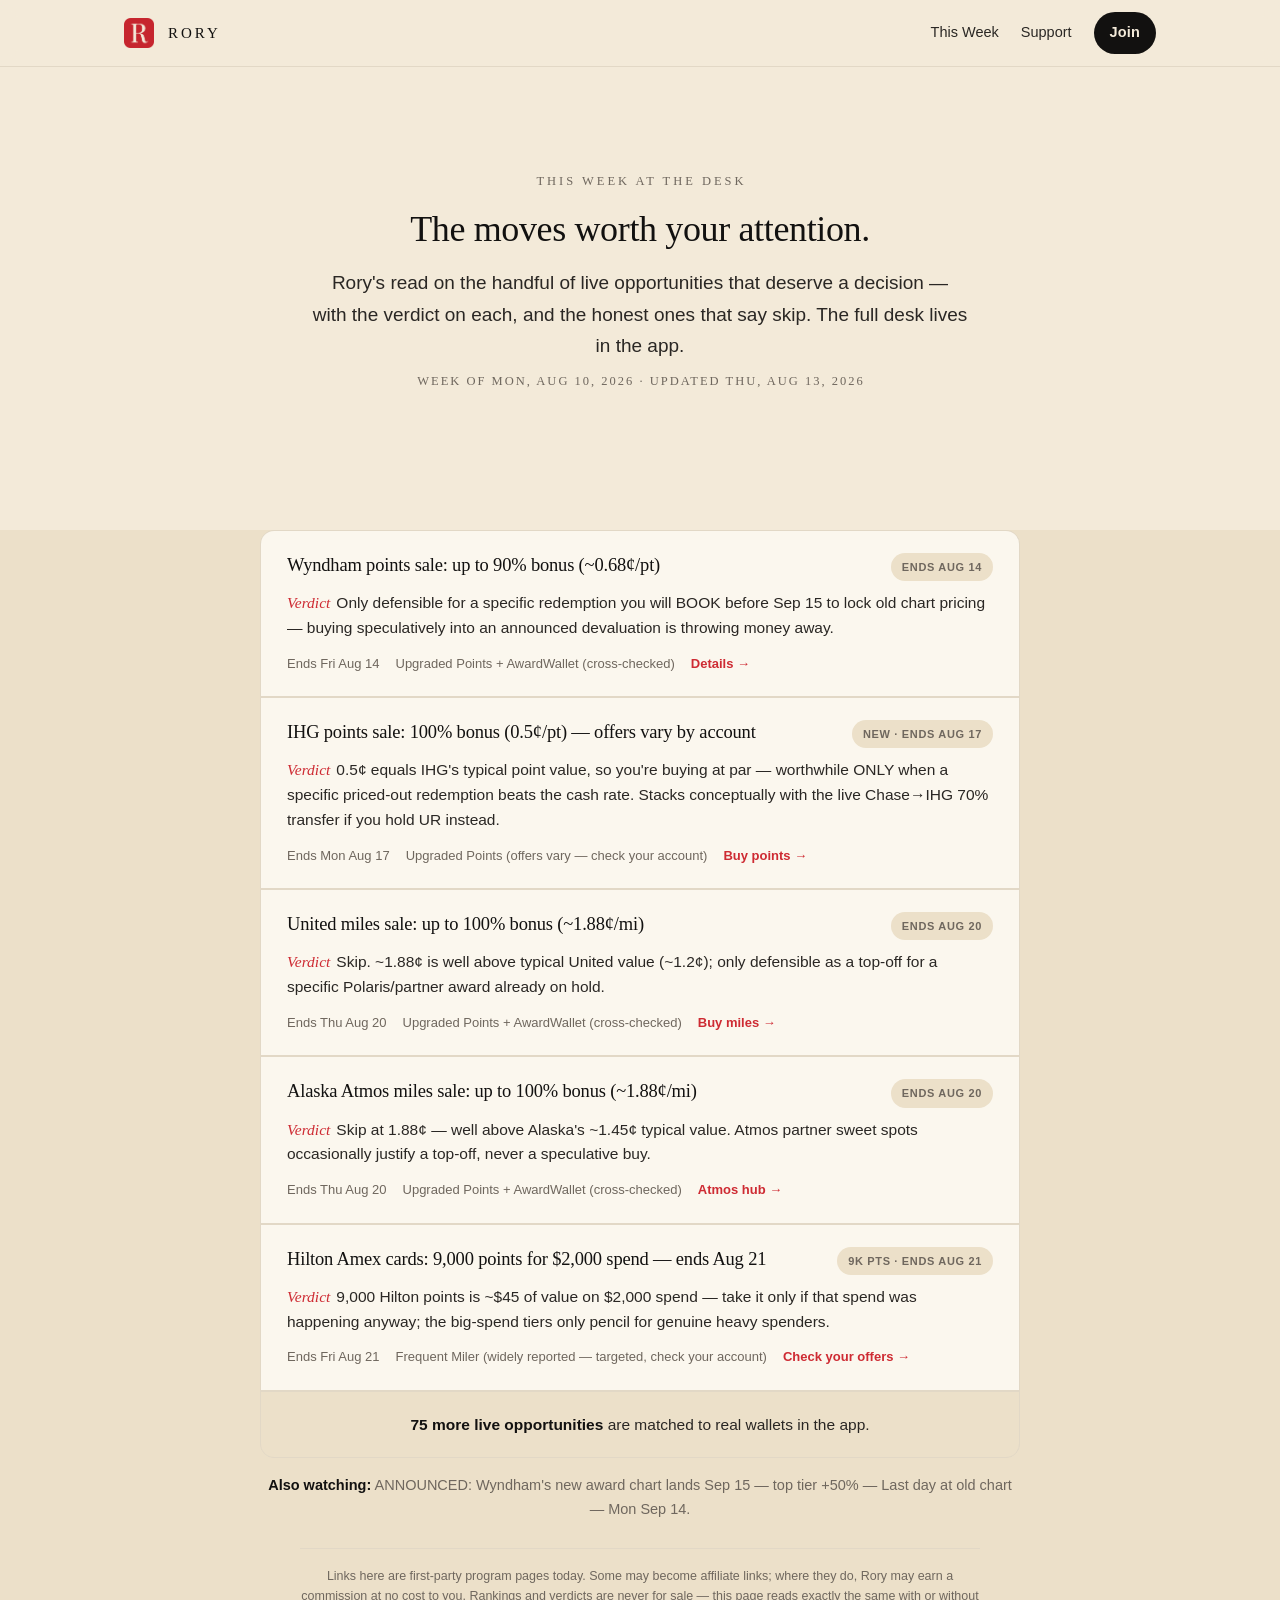
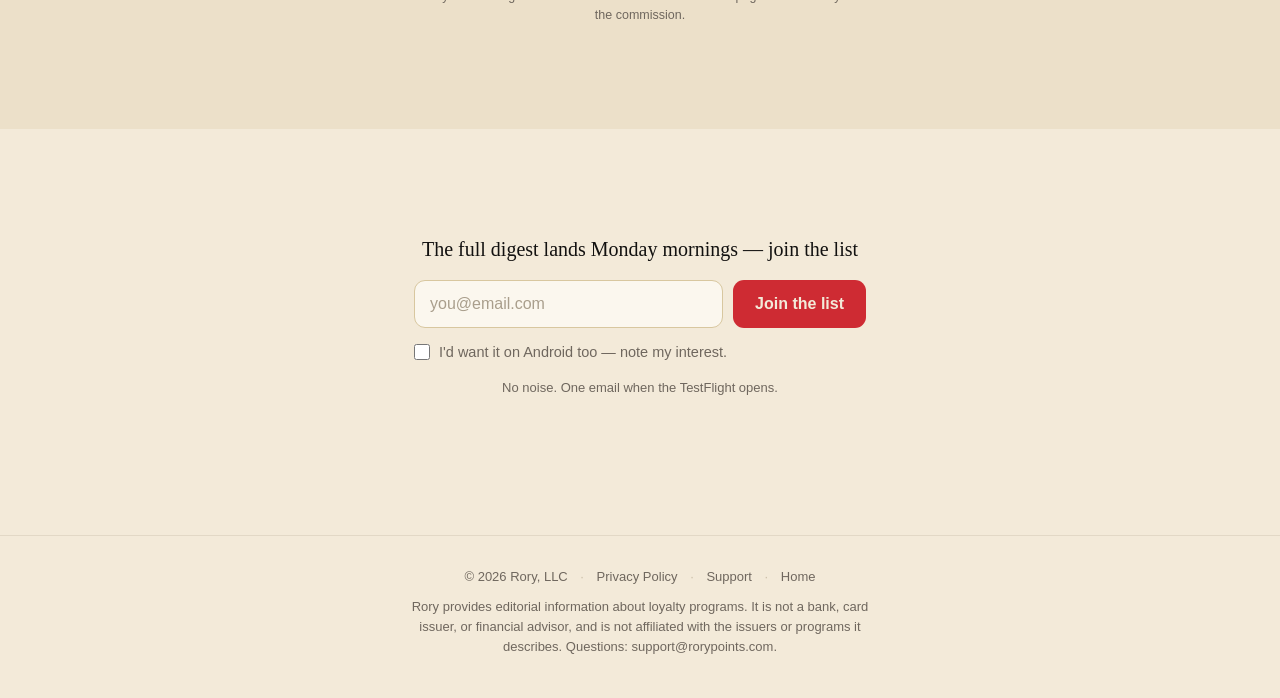
==== this-week/index.html @ c54cc806 "rory-site v2 — landing build, waitlist capture, and the /this-week digest Turns the holding page int" ====
<!doctype html>
<html lang="en">
<head>
<meta charset="utf-8">
<meta name="viewport" content="width=device-width, initial-scale=1">
<title>This week in points — Mon, Aug 10, 2026 · Rory</title>
<meta name="description" content="The handful of points opportunities worth your attention the week of Mon, Aug 10, 2026, each with Rory's verdict — including the ones that say skip.">
<link rel="canonical" href="https://rorypoints.com/this-week/2026-08-10/index.html">
<meta property="og:type" content="article">
<meta property="og:site_name" content="Rory">
<meta property="og:url" content="https://rorypoints.com/this-week/2026-08-10/index.html">
<meta property="og:title" content="This week in points — Mon, Aug 10, 2026">
<meta property="og:description" content="The handful of points opportunities worth your attention the week of Mon, Aug 10, 2026, each with Rory's verdict — including the ones that say skip.">
<meta property="og:image" content="https://rorypoints.com/assets/crest.png">
<meta name="twitter:card" content="summary">
<meta name="theme-color" content="#F3EAD9">
<link rel="icon" type="image/png" sizes="32x32" href="/assets/favicon-32.png">
<link rel="apple-touch-icon" href="/assets/apple-touch-icon.png">
<link rel="stylesheet" href="/assets/site.css">
</head>
<body>

<header class="topbar">
  <div class="wrap">
    <a class="brandmark" href="/"><img src="/assets/favicon-512.png" alt="">Rory</a>
    <nav class="topnav">
      <a class="plain" href="/this-week/">This Week</a>
      <a class="plain" href="/support.html">Support</a>
      <a class="cta" href="#join">Join</a>
    </nav>
  </div>
</header>

<main>
  <section class="band digest-head">
    <div class="wrap">
      <p class="eyebrow">This week at the desk</p>
      <h2>The moves worth your attention.</h2>
      <p class="lede" style="margin:0 auto">Rory's read on the handful of live opportunities that deserve a decision — with the verdict on each, and the honest ones that say skip. The full desk lives in the app.</p>
      <p class="dateline">Week of Mon, Aug 10, 2026 · updated Thu, Aug 13, 2026</p>
    </div>
  </section>

  <section class="band band--alt" style="padding-top:0">
    <div class="wrap">
      <div class="rows">
      <article class="drow">
        <div class="top">
          <h3>Wyndham points sale: up to 90% bonus (~0.68¢/pt)</h3>
          <span class="pill">ENDS AUG 14</span>
        </div>
        <p class="verdict"><span class="label">Verdict</span>Only defensible for a specific redemption you will BOOK before Sep 15 to lock old chart pricing — buying speculatively into an announced devaluation is throwing money away.</p>
        <div class="meta"><span>Ends Fri Aug 14</span><span>Upgraded Points + AwardWallet (cross-checked)</span><a href="https://awardwallet.com/news/current-promotions-buy-points-miles/" rel="nofollow noopener" target="_blank">Details →</a></div>
      </article>
      <article class="drow">
        <div class="top">
          <h3>IHG points sale: 100% bonus (0.5¢/pt) — offers vary by account</h3>
          <span class="pill">NEW · ENDS AUG 17</span>
        </div>
        <p class="verdict"><span class="label">Verdict</span>0.5¢ equals IHG's typical point value, so you're buying at par — worthwhile ONLY when a specific priced-out redemption beats the cash rate. Stacks conceptually with the live Chase→IHG 70% transfer if you hold UR instead.</p>
        <div class="meta"><span>Ends Mon Aug 17</span><span>Upgraded Points (offers vary — check your account)</span><a href="https://www.ihg.com/content/us/en/deals/member-offers/points-purchase" rel="nofollow noopener" target="_blank">Buy points →</a></div>
      </article>
      <article class="drow">
        <div class="top">
          <h3>United miles sale: up to 100% bonus (~1.88¢/mi)</h3>
          <span class="pill">ENDS AUG 20</span>
        </div>
        <p class="verdict"><span class="label">Verdict</span>Skip. ~1.88¢ is well above typical United value (~1.2¢); only defensible as a top-off for a specific Polaris/partner award already on hold.</p>
        <div class="meta"><span>Ends Thu Aug 20</span><span>Upgraded Points + AwardWallet (cross-checked)</span><a href="https://buymiles.mileageplus.com" rel="nofollow noopener" target="_blank">Buy miles →</a></div>
      </article>
      <article class="drow">
        <div class="top">
          <h3>Alaska Atmos miles sale: up to 100% bonus (~1.88¢/mi)</h3>
          <span class="pill">ENDS AUG 20</span>
        </div>
        <p class="verdict"><span class="label">Verdict</span>Skip at 1.88¢ — well above Alaska's ~1.45¢ typical value. Atmos partner sweet spots occasionally justify a top-off, never a speculative buy.</p>
        <div class="meta"><span>Ends Thu Aug 20</span><span>Upgraded Points + AwardWallet (cross-checked)</span><a href="https://www.alaskaair.com/atmosrewards" rel="nofollow noopener" target="_blank">Atmos hub →</a></div>
      </article>
      <article class="drow">
        <div class="top">
          <h3>Hilton Amex cards: 9,000 points for $2,000 spend — ends Aug 21</h3>
          <span class="pill">9K PTS · ENDS AUG 21</span>
        </div>
        <p class="verdict"><span class="label">Verdict</span>9,000 Hilton points is ~$45 of value on $2,000 spend — take it only if that spend was happening anyway; the big-spend tiers only pencil for genuine heavy spenders.</p>
        <div class="meta"><span>Ends Fri Aug 21</span><span>Frequent Miler (widely reported — targeted, check your account)</span><a href="https://www.americanexpress.com/en-us/benefits/offers/" rel="nofollow noopener" target="_blank">Check your offers →</a></div>
      </article>
      <div class="morerow"><b>75 more live opportunities</b> are matched to real wallets in the app.</div>
      </div>
      <p class="watchline"><b>Also watching:</b> ANNOUNCED: Wyndham's new award chart lands Sep 15 — top tier +50% — Last day at old chart — Mon Sep 14.</p>
      <p class="ftc">Links here are first-party program pages today. Some may become affiliate links; where they do, Rory may earn a commission at no cost to you. Rankings and verdicts are never for sale — this page reads exactly the same with or without the commission.</p>
    </div>
  </section>

  <section class="band" id="join">
    <div class="wrap" style="max-width:560px">
      <form class="capture" data-source="digest" novalidate>
        <div class="cap-head">The full digest lands Monday mornings — join the list</div>
        <div class="row">
          <input type="email" name="email" placeholder="you@email.com" autocomplete="email" aria-label="Email address" required>
          <button type="submit">Join the list</button>
        </div>
        <label class="check">
          <input type="checkbox" name="android">
          <span>I'd want it on Android too — note my interest.</span>
        </label>
        <p class="fineprint">No noise. One email when the TestFlight opens.</p>
        <p class="msg" role="status" aria-live="polite"></p>
      </form>
    </div>
  </section>
</main>

<footer>
  <div class="links">
    &copy; 2026 Rory, LLC
    <span class="sep">·</span> <a href="/privacy.html">Privacy Policy</a>
    <span class="sep">·</span> <a href="/support.html">Support</a>
    <span class="sep">·</span> <a href="/">Home</a>
  </div>
  <p class="disclaimer">Rory provides editorial information about loyalty programs. It is not a bank, card issuer, or financial advisor, and is not affiliated with the issuers or programs it describes. Questions: <a href="mailto:support@rorypoints.com">support@rorypoints.com</a>.</p>
</footer>

<script src="/assets/site.js"></script>
</body>
</html>
---- assets/site.css ----
/* Rory — rorypoints.com shared styles (site v2).
   Palette is the sealed brand set (do not recolor brand elements): crimson / ink / cream / gold.
   One committed light look, matching the brand book and the app. Banker voice, quiet confidence. */

:root{
  --crimson:#CE2B33; --crimson-deep:#A81F26;
  --ink:#121110; --cream:#F3EAD9; --cream-2:#ECE0C9; --paper:#FBF7EE;
  --gold:#C4A264; --gold-line:#D8C79F;
  --body:#2a2724; --muted:#6f675e; --line:#e2d8c6;
  --amber:#8A5E10; --amber-bg:#F7E8C6; --amber-line:#E4C783;
  --green:#3f6b46;
  --serif:'Didot','Bodoni 72','Bodoni MT','Playfair Display',Georgia,serif;
  --sans:-apple-system,BlinkMacSystemFont,'Helvetica Neue','Segoe UI',Arial,sans-serif;
  --wrap:1080px; --read:62ch;
  --r:14px;
}

*{box-sizing:border-box;margin:0;padding:0}
html{-webkit-text-size-adjust:100%}
body{
  background:var(--cream);color:var(--body);
  font-family:var(--sans);font-size:17px;line-height:1.65;
  -webkit-font-smoothing:antialiased;text-rendering:optimizeLegibility;
  display:flex;flex-direction:column;min-height:100vh;
}
img{max-width:100%;display:block}
a{color:var(--crimson);text-decoration:none}
a:hover{text-decoration:underline}
:focus-visible{outline:2.5px solid var(--crimson);outline-offset:2px;border-radius:4px}

/* ── Rhythm helpers ─────────────────────────────────────────────── */
.wrap{width:100%;max-width:var(--wrap);margin:0 auto;padding:0 24px}
.band{padding:clamp(56px,9vw,104px) 0}
.band--alt{background:var(--cream-2)}
.band--ink{background:var(--ink);color:#e9e0d1}
.eyebrow{font-family:var(--serif);letter-spacing:.24em;text-indent:.24em;
  text-transform:uppercase;font-size:12.5px;color:var(--muted);margin-bottom:16px}
.band--ink .eyebrow{color:var(--gold)}
h1,h2,h3{font-family:var(--serif);font-weight:400;color:var(--ink);line-height:1.22;
  text-wrap:balance;letter-spacing:-.01em}
.band--ink h2,.band--ink h3{color:#F3EAD9}
h2{font-size:clamp(25px,3.7vw,36px);margin-bottom:16px}
h3{font-size:clamp(19px,2.3vw,22px);margin-bottom:8px}
em{font-style:italic;color:var(--crimson)}
.band--ink em{color:var(--gold)}
.lede{font-size:clamp(16px,2vw,19px);max-width:var(--read);color:var(--body)}
.band--ink .lede{color:#d8cdba}

/* ── Top bar ────────────────────────────────────────────────────── */
.topbar{position:sticky;top:0;z-index:20;background:rgba(243,234,217,.86);
  backdrop-filter:saturate(1.1) blur(8px);border-bottom:1px solid var(--line)}
.topbar .wrap{display:flex;align-items:center;justify-content:space-between;
  gap:16px;padding-top:12px;padding-bottom:12px}
.brandmark{display:flex;align-items:center;gap:11px;color:var(--ink);font-family:var(--serif);
  letter-spacing:.2em;text-indent:.2em;font-size:15px;text-transform:uppercase}
.brandmark:hover{text-decoration:none}
.brandmark img{width:30px;height:auto}
.topnav{display:flex;align-items:center;gap:22px;font-size:14.5px}
.topnav a{color:var(--body)}
.topnav .cta{background:var(--ink);color:var(--cream);padding:9px 16px;border-radius:999px;
  font-weight:600;letter-spacing:.01em}
.topnav .cta:hover{background:#000;text-decoration:none}
@media(max-width:560px){.topnav .plain{display:none}}

/* ── Hero ───────────────────────────────────────────────────────── */
.hero{text-align:center;padding:clamp(48px,8vw,84px) 0 clamp(40px,6vw,64px)}
.hero .crest{width:min(280px,66vw);margin:0 auto clamp(28px,4vw,40px)}
.hero h1{font-size:clamp(28px,5vw,44px);line-height:1.24;margin:0 auto 20px;max-width:16ch}
.hero .banker{max-width:46ch;margin:0 auto;color:var(--body);font-size:clamp(16px,2.2vw,18.5px)}
.hero .tell{font-family:var(--serif);font-size:clamp(19px,3vw,25px);color:var(--ink);
  margin:26px auto 6px;max-width:30ch;text-wrap:balance}
.hero .tell em{font-style:italic;color:var(--crimson)}
.hero .navigator{max-width:40ch;margin:0 auto 4px;color:var(--muted);font-size:16px}
.goldrule{width:110px;height:1px;background:var(--gold);margin:34px auto}

/* ── Capture form ───────────────────────────────────────────────── */
.capture{max-width:452px;margin:0 auto;text-align:left}
.capture .cap-head{font-family:var(--serif);font-size:20px;color:var(--ink);
  text-align:center;margin-bottom:14px}
.capture .row{display:flex;gap:10px}
.capture input[type=email]{flex:1;min-width:0;font-family:var(--sans);font-size:16px;
  padding:14px 15px;border:1px solid var(--gold-line);border-radius:11px;background:var(--paper);
  color:var(--ink)}
.capture input[type=email]::placeholder{color:#a99e8c}
.capture input[type=email]:focus{outline:none;border-color:var(--crimson);
  box-shadow:0 0 0 3px rgba(206,43,51,.14)}
.capture button{white-space:nowrap;font-family:var(--sans);font-weight:600;font-size:16px;
  color:var(--cream);background:var(--crimson);border:0;border-radius:11px;padding:14px 22px;
  cursor:pointer;transition:background .15s ease}
.capture button:hover{background:var(--crimson-deep)}
.capture button:disabled{opacity:.55;cursor:default}
.capture .check{display:flex;align-items:flex-start;gap:9px;margin-top:13px;
  font-size:14.5px;color:var(--muted);cursor:pointer}
.capture .check input{margin-top:3px;accent-color:var(--crimson);width:16px;height:16px;flex:none}
.capture .fineprint{font-size:13px;color:var(--muted);text-align:center;margin-top:12px}
.capture .msg{margin-top:14px;font-size:15px;text-align:center;min-height:1.2em}
.capture .msg.ok{color:var(--green);font-weight:600}
.capture .msg.err{color:var(--crimson-deep)}
.capture.done .row,.capture.done .check,.capture.done .fineprint{display:none}
@media(max-width:460px){.capture .row{flex-direction:column}}

/* ── Proof strip ────────────────────────────────────────────────── */
.proof .fence{font-family:var(--serif);font-style:italic;font-size:clamp(18px,2.6vw,22px);
  color:var(--ink);text-align:center;margin:0 auto 6px}
.shots{display:grid;grid-template-columns:repeat(4,1fr);gap:22px;margin:40px 0 8px}
@media(max-width:900px){.shots{grid-template-columns:repeat(2,1fr);gap:26px}}
@media(max-width:480px){.shots{grid-template-columns:1fr;max-width:300px;margin-inline:auto}}
.shot figure{display:flex;flex-direction:column;gap:0}
.phone{position:relative;border-radius:30px;background:#0c0c0c;padding:9px;
  box-shadow:0 20px 40px -22px rgba(18,17,16,.55),0 2px 0 rgba(255,255,255,.04) inset;
  aspect-ratio:9/19.5;overflow:hidden}
.phone::before{content:"";position:absolute;top:11px;left:50%;transform:translateX(-50%);
  width:34%;height:15px;background:#0c0c0c;border-radius:0 0 12px 12px;z-index:2}
.phone img{width:100%;height:100%;object-fit:cover;border-radius:22px;background:var(--cream)}
/* Placeholder shown until the real screenshot PNG is dropped in */
.phone.ph{display:flex;align-items:center;justify-content:center;text-align:center}
.phone.ph span{color:#8d8371;font-size:12.5px;line-height:1.5;padding:0 16px;
  font-family:var(--sans);letter-spacing:.02em}
.shot figcaption{margin-top:14px;font-size:13.5px;color:var(--muted);text-align:center;
  line-height:1.5}
.shot figcaption b{color:var(--ink);font-weight:600;font-family:var(--sans)}
.story{max-width:var(--read);margin:34px auto 0;text-align:center;
  font-size:clamp(16px,2.1vw,18.5px);color:var(--body)}
.story b{color:var(--ink);font-weight:600}

/* ── Feature blocks ─────────────────────────────────────────────── */
.features{display:grid;grid-template-columns:1fr 1fr;gap:2px;background:var(--line);
  border:1px solid var(--line);border-radius:var(--r);overflow:hidden;margin-top:38px}
@media(max-width:720px){.features{grid-template-columns:1fr}}
.feature{background:var(--cream);padding:clamp(26px,3.4vw,38px)}
.band--alt .feature{background:var(--cream-2)}
.feature .k{font-family:var(--serif);letter-spacing:.16em;text-indent:.16em;text-transform:uppercase;
  font-size:12px;color:var(--crimson);margin-bottom:12px}
.feature h3{margin-bottom:10px}
.feature p{color:var(--body);font-size:16px;line-height:1.6}
.soon{margin-top:26px;text-align:center;font-size:14.5px;color:var(--muted)}
.soon b{color:var(--ink);font-family:var(--serif);letter-spacing:.02em;font-weight:400}

/* ── Digest link band ───────────────────────────────────────────── */
.deskband{text-align:center}
.deskband .go{display:inline-block;margin-top:18px;font-weight:600}

/* ── Reserve Desk tease ─────────────────────────────────────────── */
.reserve{text-align:center}
.reserve .receipt{font-family:var(--serif);font-size:clamp(22px,3.4vw,32px);color:#F3EAD9;
  line-height:1.32;max-width:20ch;margin:0 auto 18px}
.reserve .receipt em{color:var(--gold);font-style:italic}
.reserve .note{color:#c8bda9;max-width:44ch;margin:0 auto;font-size:16px}
.reserve .tag{display:inline-block;margin-top:24px;font-family:var(--serif);letter-spacing:.22em;
  text-indent:.22em;text-transform:uppercase;font-size:12px;color:var(--gold);
  border:1px solid rgba(196,162,100,.4);border-radius:999px;padding:9px 20px}

/* ── Footer ─────────────────────────────────────────────────────── */
footer{margin-top:auto;text-align:center;padding:30px 24px 40px;color:var(--muted);
  font-size:13px;border-top:1px solid var(--line);background:var(--cream)}
footer .links{margin-bottom:10px}
footer a{color:var(--muted)}
footer .sep{margin:0 9px;color:#cbbfa9}
footer .badge-slot{display:inline-flex;align-items:center;gap:8px;margin:4px auto 16px;
  padding:9px 16px;border:1px dashed var(--gold-line);border-radius:11px;color:#9a8f7c;
  font-size:12.5px;letter-spacing:.02em}
footer .disclaimer{max-width:66ch;margin:8px auto 0;line-height:1.55}

/* ── Digest page specifics ──────────────────────────────────────── */
.digest-head{text-align:center}
.digest-head .dateline{font-family:var(--serif);letter-spacing:.16em;text-indent:.16em;
  text-transform:uppercase;font-size:12.5px;color:var(--muted);margin-top:10px}
.rows{max-width:760px;margin:34px auto 0;display:flex;flex-direction:column;gap:2px;
  border:1px solid var(--line);border-radius:var(--r);overflow:hidden;background:var(--line)}
.drow{background:var(--paper);padding:22px clamp(18px,3vw,26px)}
.drow .top{display:flex;align-items:baseline;justify-content:space-between;gap:14px;flex-wrap:wrap}
.pill{font-family:var(--sans);font-size:11px;font-weight:700;letter-spacing:.06em;
  text-transform:uppercase;color:var(--muted);background:var(--cream-2);border-radius:999px;
  padding:5px 11px;white-space:nowrap}
.pill.def{color:var(--amber);background:var(--amber-bg);border:1px solid var(--amber-line)}
.drow h3{font-size:18.5px;margin:0;flex:1;min-width:60%;line-height:1.32}
.drow .verdict{margin-top:10px;font-size:15.5px;color:var(--body);line-height:1.6}
.drow .verdict .label{font-family:var(--serif);font-style:italic;color:var(--crimson);
  margin-right:6px}
.drow .meta{margin-top:12px;display:flex;gap:16px;flex-wrap:wrap;align-items:center;
  font-size:13px;color:var(--muted)}
.drow .meta a{font-weight:600}
.morerow{background:var(--cream-2);padding:20px 26px;text-align:center;font-size:15.5px;color:var(--body)}
.morerow b{color:var(--ink)}
.watchline{max-width:760px;margin:16px auto 0;padding:0 6px;font-size:14.5px;color:var(--muted);
  text-align:center}
.watchline b{color:var(--ink);font-weight:600}
.ftc{max-width:680px;margin:26px auto 0;font-size:12.5px;color:var(--muted);line-height:1.55;
  text-align:center;border-top:1px solid var(--line);padding-top:18px}

/* ── Motion (subtle, opt-out honored) ───────────────────────────────
   Hidden ONLY when JS is present (html.js) — so no-JS visitors and crawlers
   always see fully rendered content. Reduced-motion users are never hidden. */
@media(prefers-reduced-motion:no-preference){
  html.js .reveal{opacity:0;transform:translateY(14px);transition:opacity .6s ease,transform .6s ease}
  html.js .reveal.in{opacity:1;transform:none}
}
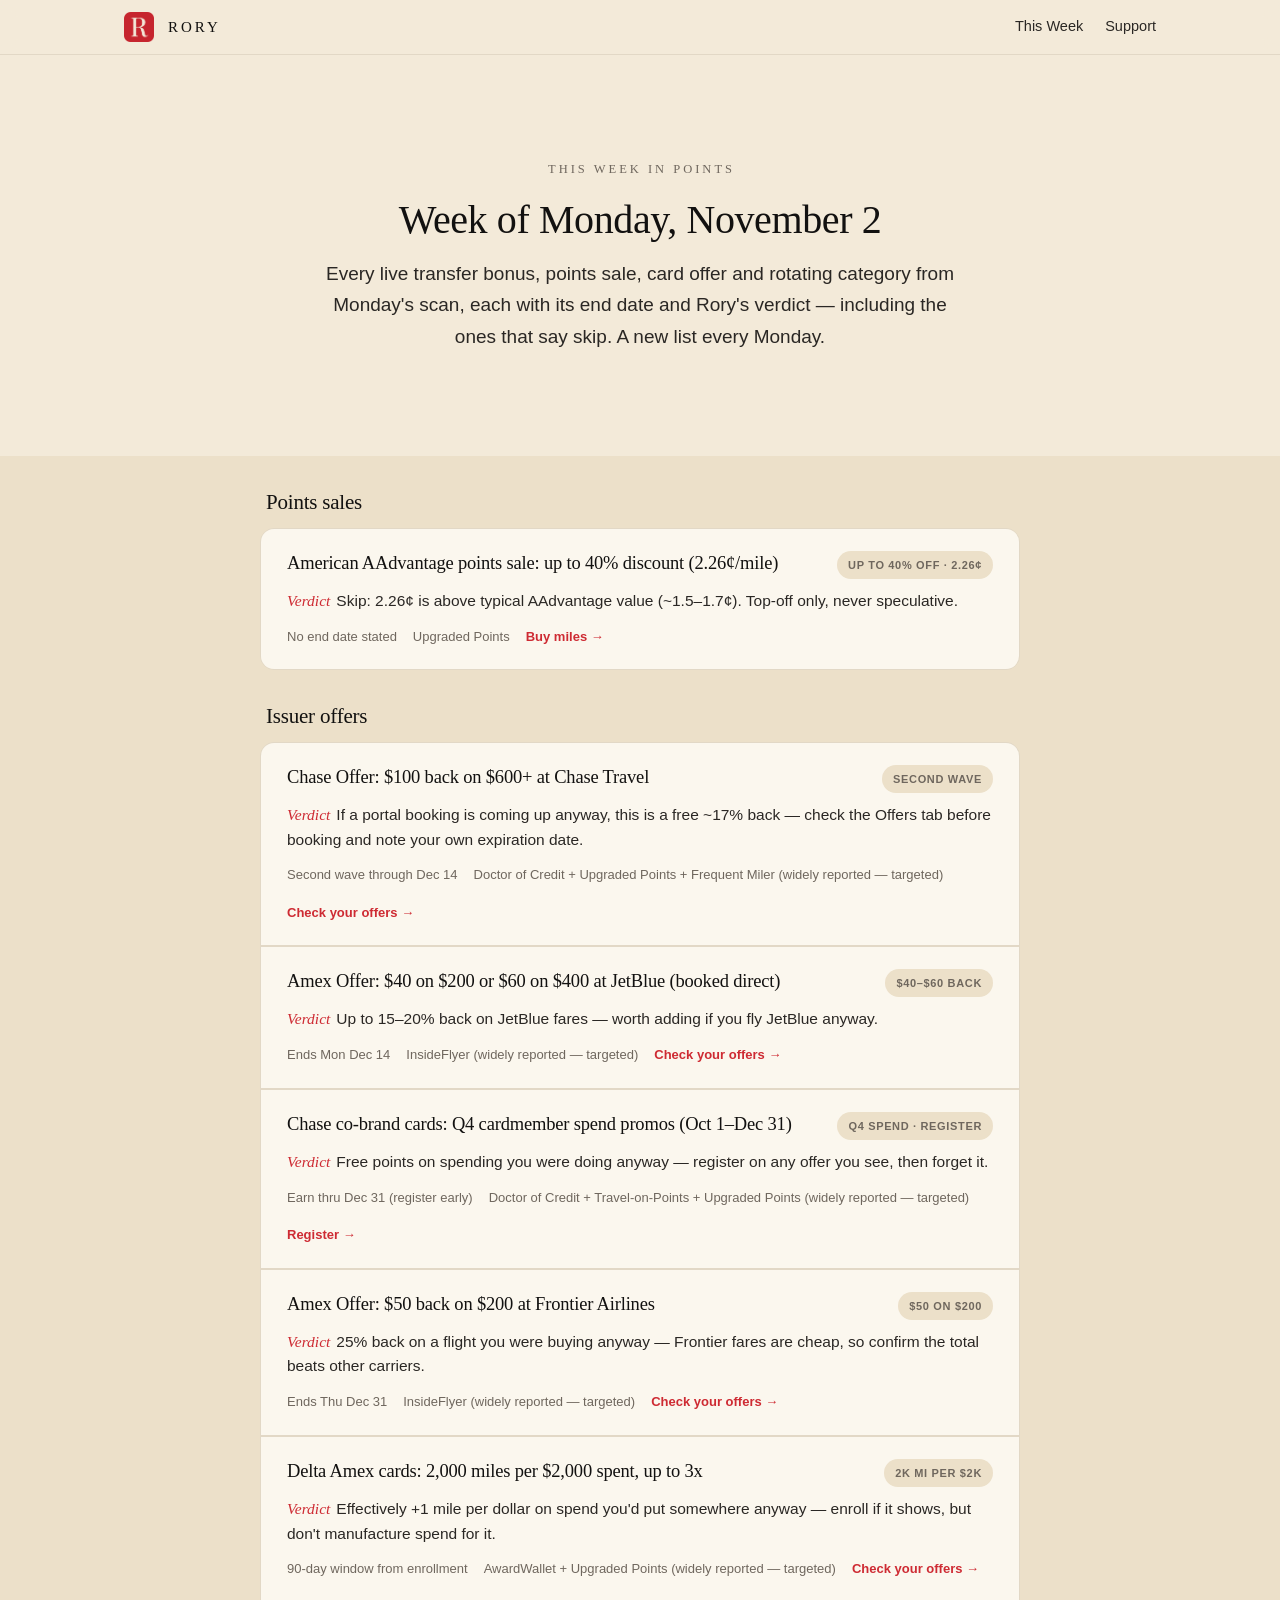
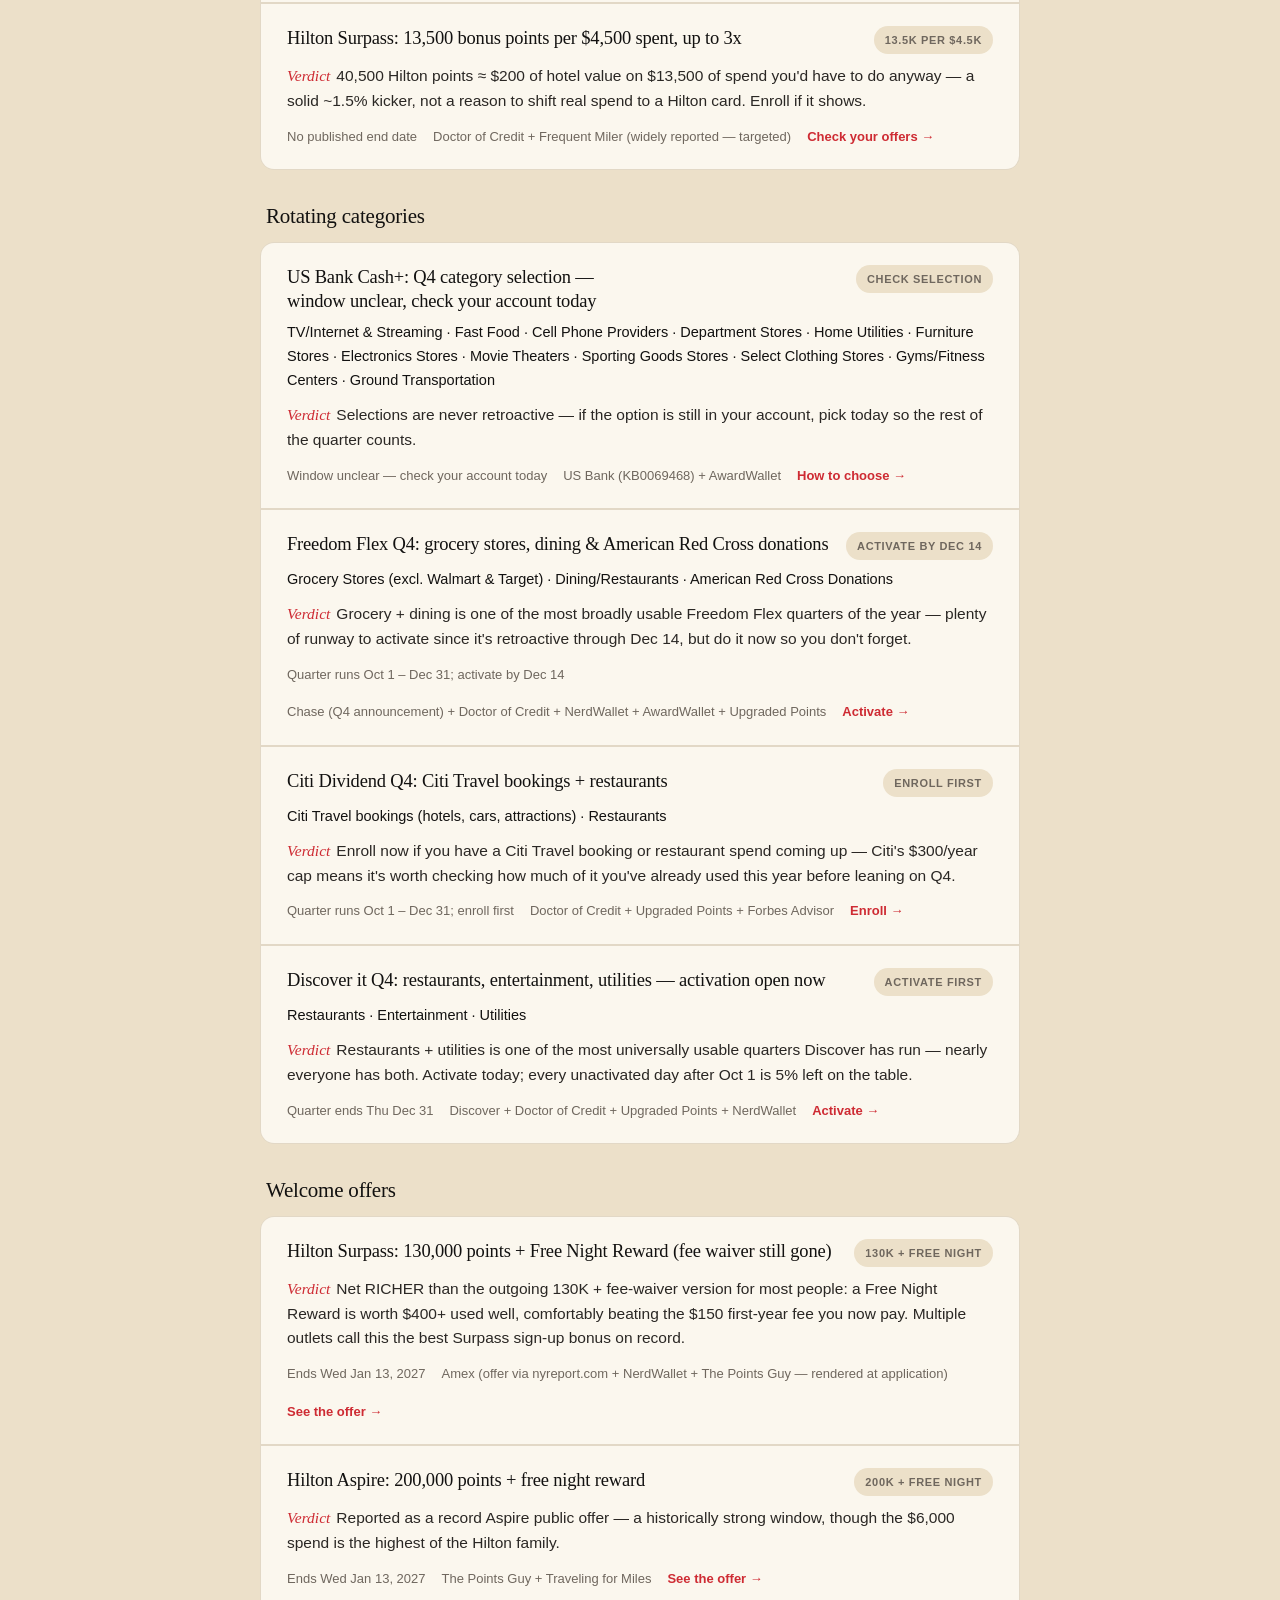
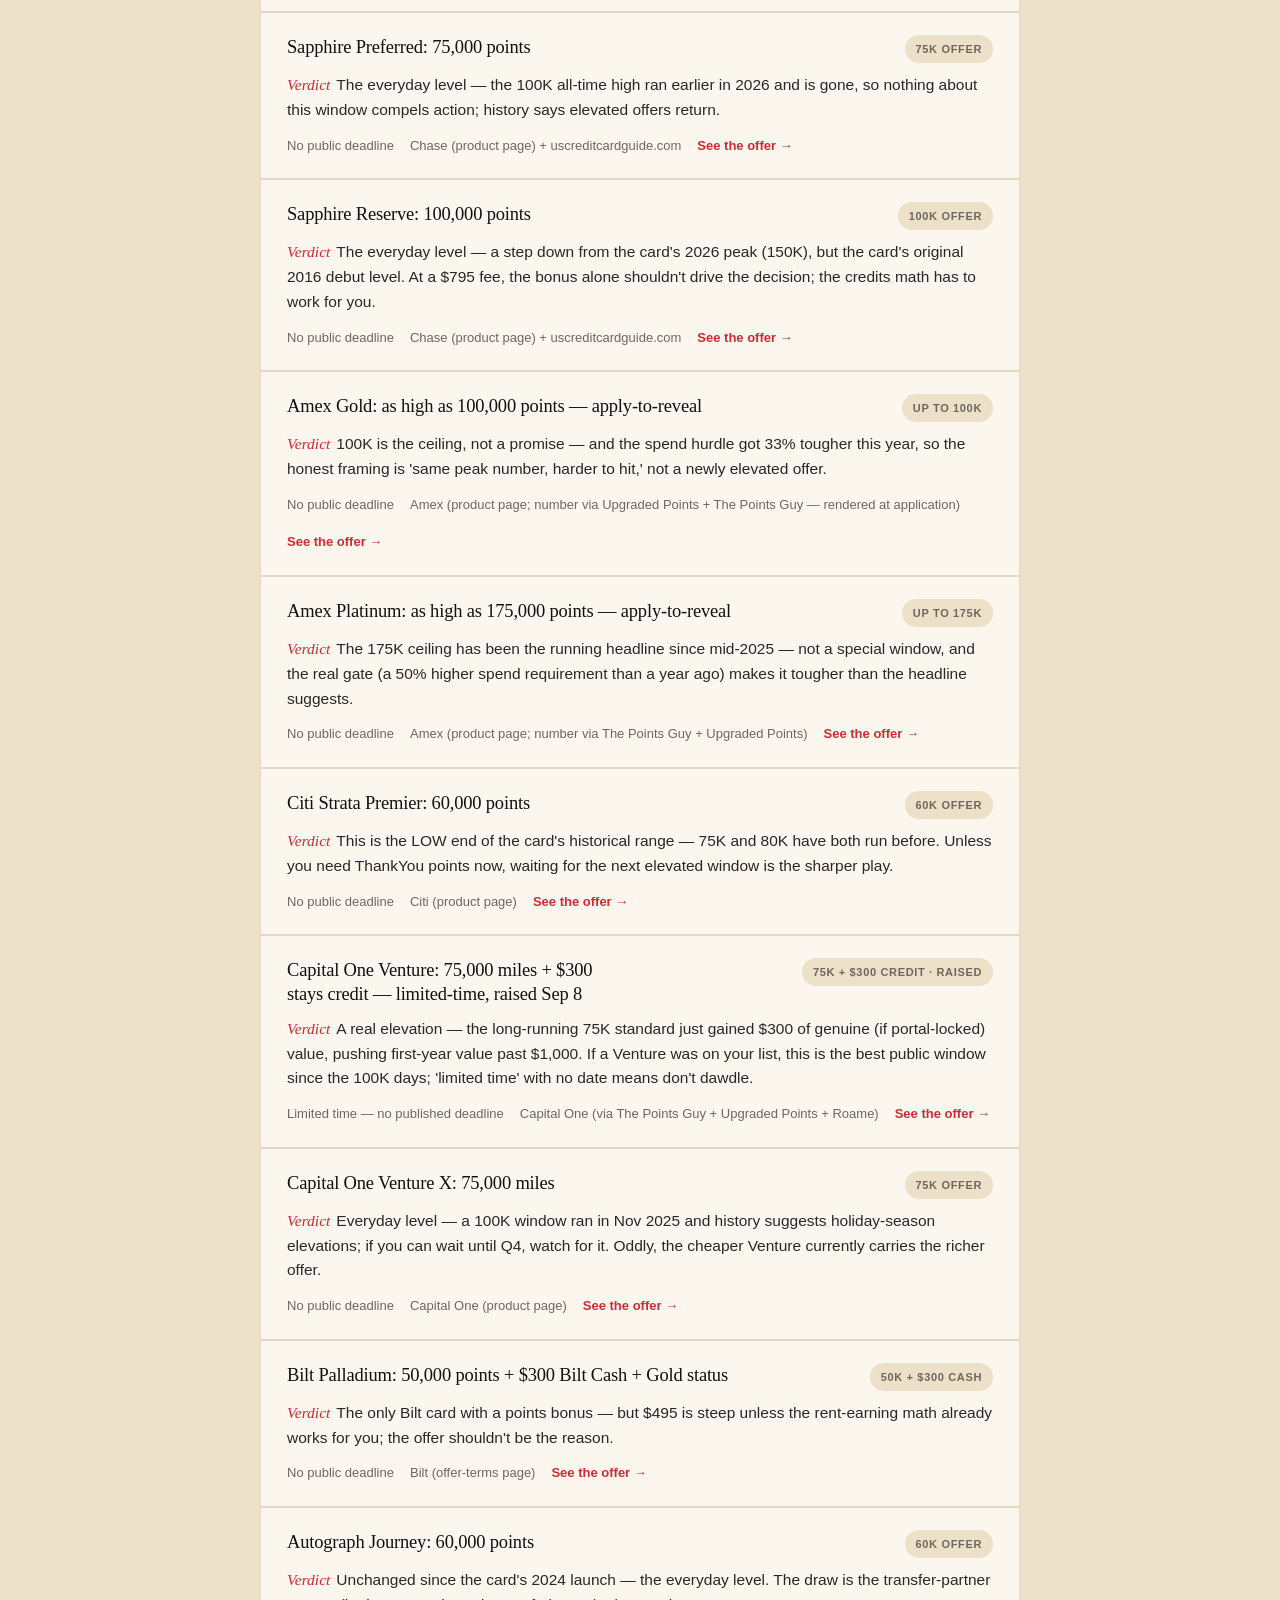
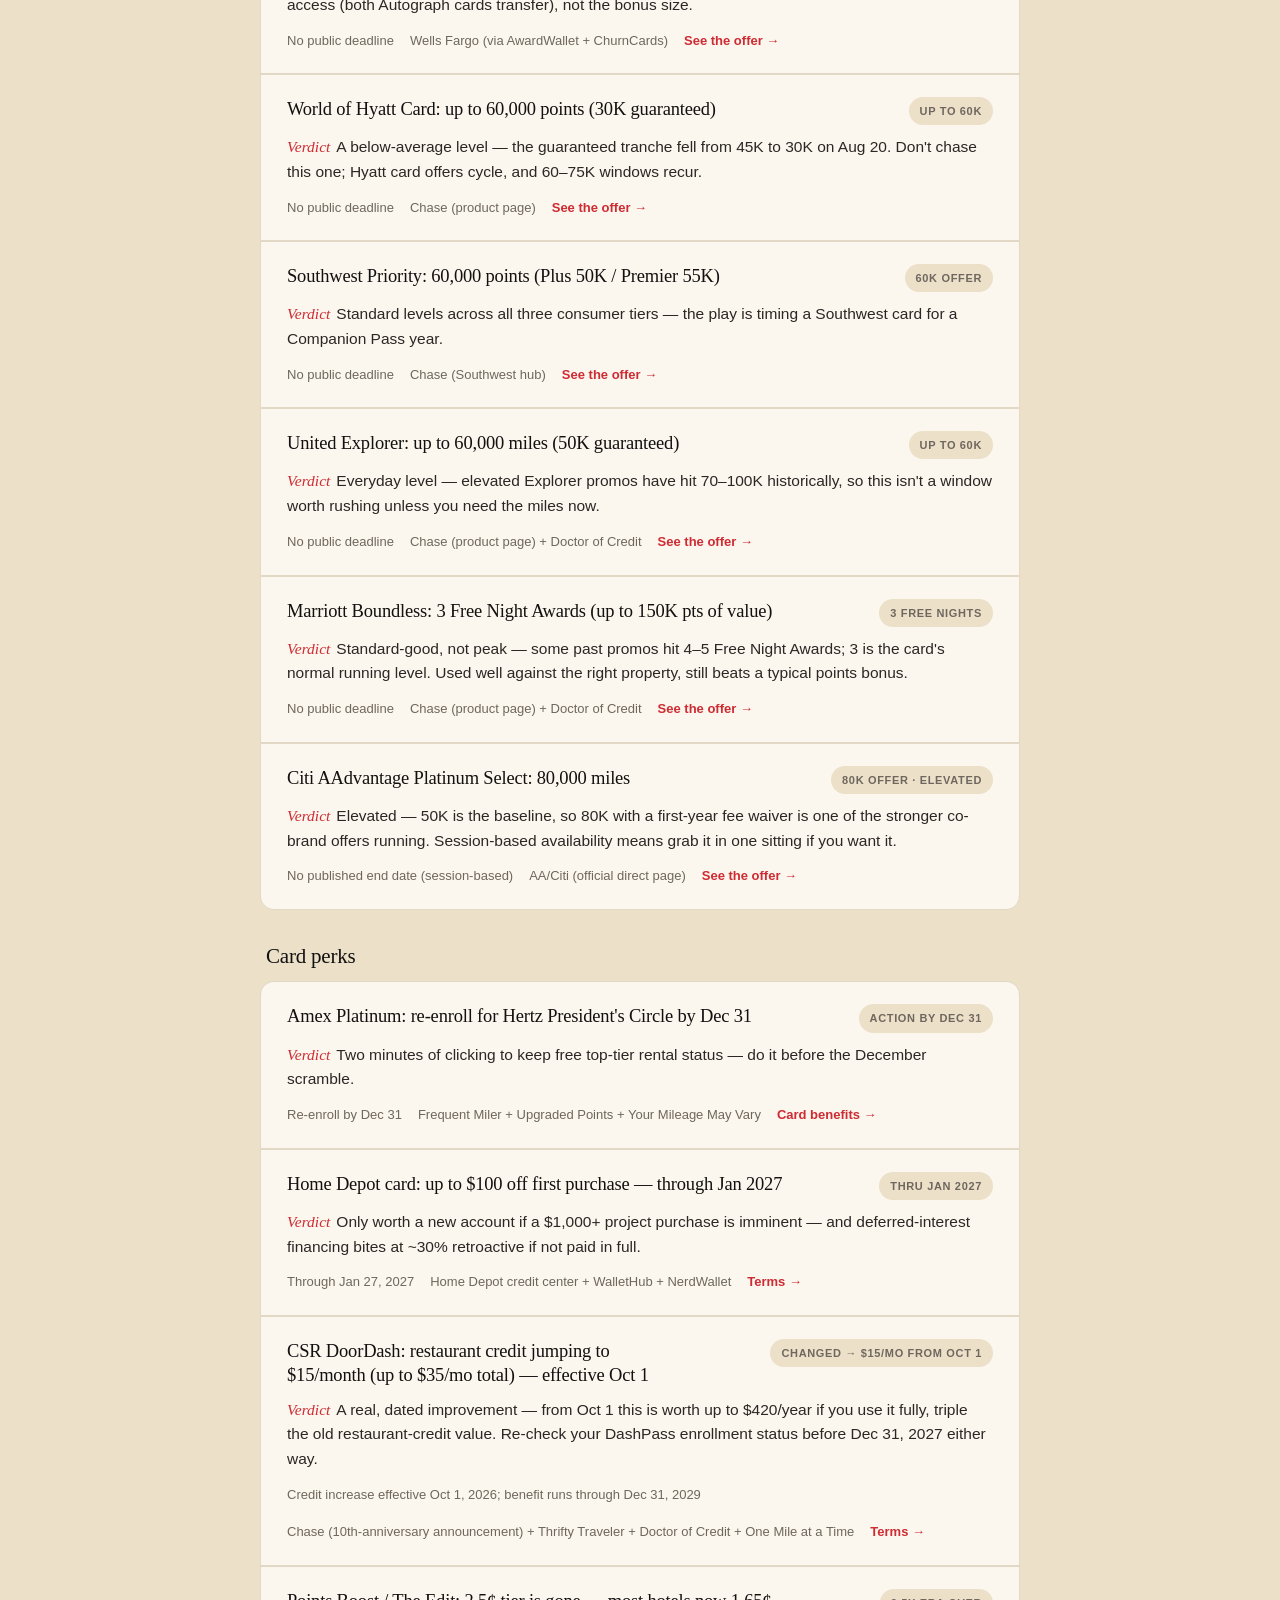
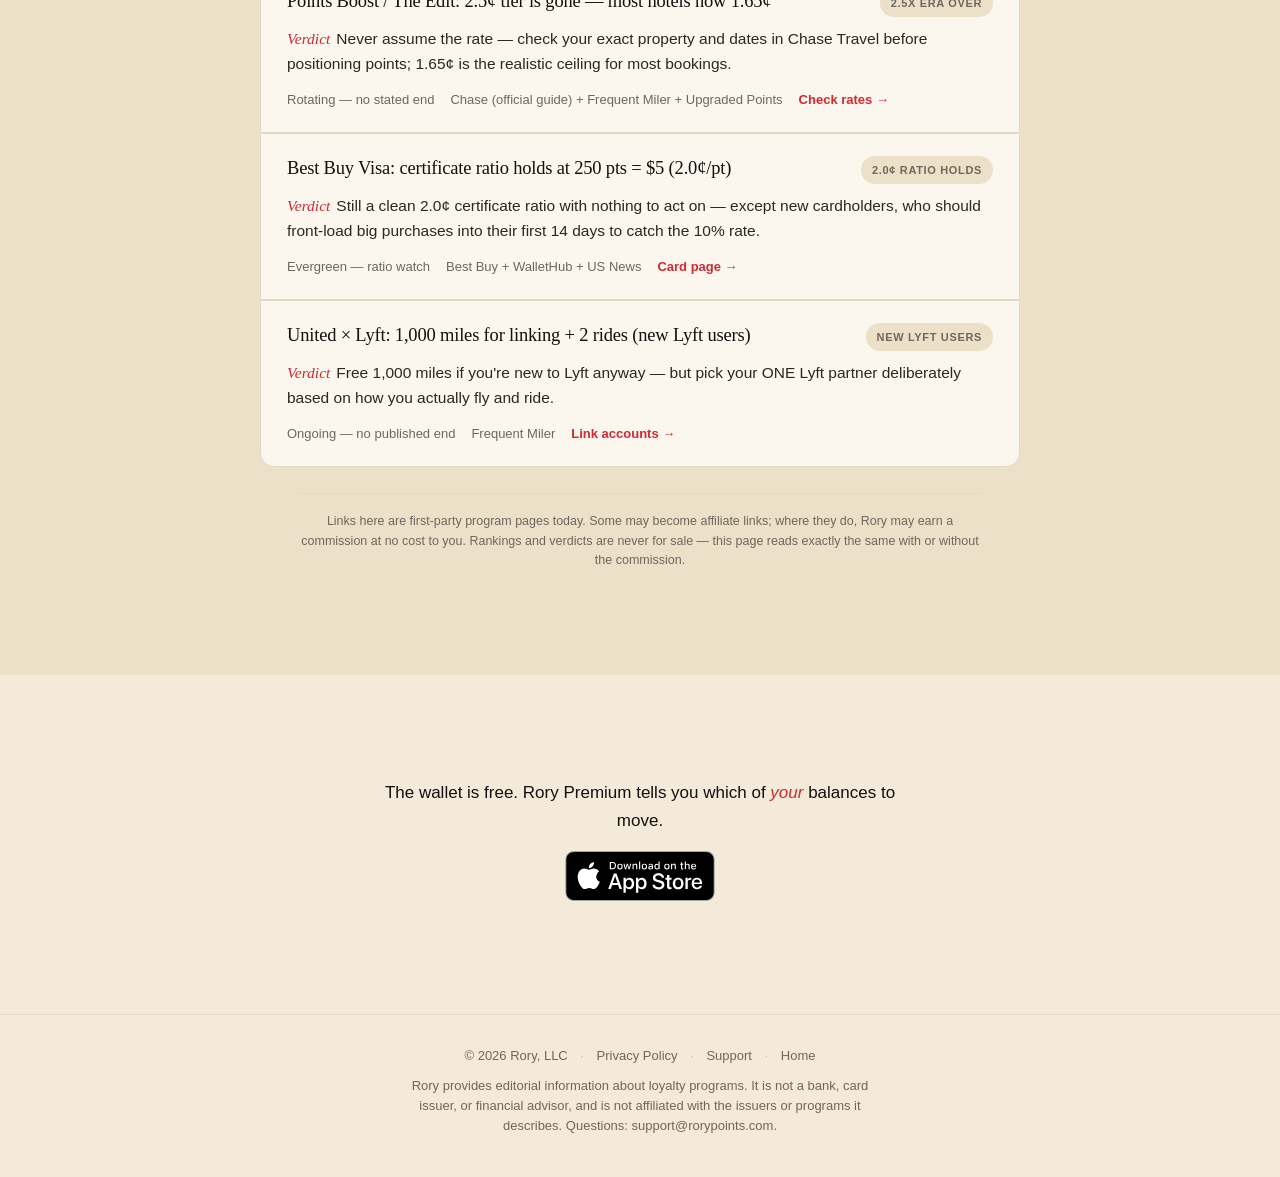
==== commit ff2a245e: "Brief 36 — /this-week: the Monday scan, published (first publish from the 11/2 rows) The whole week'" ====
--- a/this-week/index.html
+++ b/this-week/index.html
@@ -3,20 +3,35 @@
 <head>
 <meta charset="utf-8">
 <meta name="viewport" content="width=device-width, initial-scale=1">
-<title>This week in points — Mon, Aug 10, 2026 · Rory</title>
-<meta name="description" content="The handful of points opportunities worth your attention the week of Mon, Aug 10, 2026, each with Rory's verdict — including the ones that say skip.">
-<link rel="canonical" href="https://rorypoints.com/this-week/2026-08-10/index.html">
+<title>This week in points — November 2, 2026 · Rory</title>
+<meta name="description" content="Every live transfer bonus, points sale, card offer, rotating category and welcome offer from Monday's scan, the week of November 2, 2026, each with its end date and Rory's verdict — including the ones that say skip.">
+<meta name="rory:as-of" content="2026-11-02">
+<meta name="rory:source" content="data/scan-2026-11-02.json@440bfd6">
+<link rel="canonical" href="https://rorypoints.com/this-week/">
 <meta property="og:type" content="article">
 <meta property="og:site_name" content="Rory">
-<meta property="og:url" content="https://rorypoints.com/this-week/2026-08-10/index.html">
-<meta property="og:title" content="This week in points — Mon, Aug 10, 2026">
-<meta property="og:description" content="The handful of points opportunities worth your attention the week of Mon, Aug 10, 2026, each with Rory's verdict — including the ones that say skip.">
+<meta property="og:url" content="https://rorypoints.com/this-week/">
+<meta property="og:title" content="This week in points — November 2, 2026">
+<meta property="og:description" content="Every live transfer bonus, points sale, card offer, rotating category and welcome offer from Monday's scan, the week of November 2, 2026, each with its end date and Rory's verdict — including the ones that say skip.">
 <meta property="og:image" content="https://rorypoints.com/assets/crest.png">
 <meta name="twitter:card" content="summary">
 <meta name="theme-color" content="#F3EAD9">
 <link rel="icon" type="image/png" sizes="32x32" href="/assets/favicon-32.png">
 <link rel="apple-touch-icon" href="/assets/apple-touch-icon.png">
 <link rel="stylesheet" href="/assets/site.css">
+<style>
+  .digest-head h1{font-family:var(--serif);font-weight:400;color:var(--ink);font-size:clamp(28px,4.4vw,40px);line-height:1.2;margin:6px 0 14px}
+  .group{max-width:760px;margin:0 auto;padding-top:34px}
+  .group .rows{margin-top:12px}
+  .ghead{font-family:var(--serif);font-weight:400;font-size:21px;color:var(--ink);margin:0;padding:0 6px}
+  .drow .cats{margin-top:8px;font-size:14.5px;color:var(--ink)}
+  .drow .meta span{overflow-wrap:anywhere}
+  .handoff{text-align:center;max-width:560px;margin:0 auto;padding:0 24px}
+  .handoff p{font-size:17px;color:var(--ink);margin:0 0 16px}
+  .handoff .appstore{display:inline-block;line-height:0}
+  .handoff .appstore img{width:150px;height:50px}
+  .ended{display:none}
+</style>
 </head>
 <body>
 
@@ -26,7 +41,6 @@
     <nav class="topnav">
       <a class="plain" href="/this-week/">This Week</a>
       <a class="plain" href="/support.html">Support</a>
-      <a class="cta" href="#join">Join</a>
     </nav>
   </div>
 </header>
@@ -34,78 +48,440 @@
 <main>
   <section class="band digest-head">
     <div class="wrap">
-      <p class="eyebrow">This week at the desk</p>
-      <h2>The moves worth your attention.</h2>
-      <p class="lede" style="margin:0 auto">Rory's read on the handful of live opportunities that deserve a decision — with the verdict on each, and the honest ones that say skip. The full desk lives in the app.</p>
-      <p class="dateline">Week of Mon, Aug 10, 2026 · updated Thu, Aug 13, 2026</p>
+      <p class="eyebrow">This week in points</p>
+      <h1>Week of Monday, November 2</h1>
+      <p class="lede" style="margin:0 auto">Every live transfer bonus, points sale, card offer and rotating category from Monday's scan, each with its end date and Rory's verdict — including the ones that say skip. A new list every Monday.</p>
     </div>
   </section>
 
   <section class="band band--alt" style="padding-top:0">
     <div class="wrap">
+    <section class="group">
+      <h2 class="ghead">Transfer bonuses</h2>
       <div class="rows">
-      <article class="drow">
-        <div class="top">
-          <h3>Wyndham points sale: up to 90% bonus (~0.68¢/pt)</h3>
-          <span class="pill">ENDS AUG 14</span>
-        </div>
-        <p class="verdict"><span class="label">Verdict</span>Only defensible for a specific redemption you will BOOK before Sep 15 to lock old chart pricing — buying speculatively into an announced devaluation is throwing money away.</p>
-        <div class="meta"><span>Ends Fri Aug 14</span><span>Upgraded Points + AwardWallet (cross-checked)</span><a href="https://awardwallet.com/news/current-promotions-buy-points-miles/" rel="nofollow noopener" target="_blank">Details →</a></div>
-      </article>
-      <article class="drow">
-        <div class="top">
-          <h3>IHG points sale: 100% bonus (0.5¢/pt) — offers vary by account</h3>
-          <span class="pill">NEW · ENDS AUG 17</span>
-        </div>
-        <p class="verdict"><span class="label">Verdict</span>0.5¢ equals IHG's typical point value, so you're buying at par — worthwhile ONLY when a specific priced-out redemption beats the cash rate. Stacks conceptually with the live Chase→IHG 70% transfer if you hold UR instead.</p>
-        <div class="meta"><span>Ends Mon Aug 17</span><span>Upgraded Points (offers vary — check your account)</span><a href="https://www.ihg.com/content/us/en/deals/member-offers/points-purchase" rel="nofollow noopener" target="_blank">Buy points →</a></div>
-      </article>
-      <article class="drow">
-        <div class="top">
-          <h3>United miles sale: up to 100% bonus (~1.88¢/mi)</h3>
-          <span class="pill">ENDS AUG 20</span>
-        </div>
-        <p class="verdict"><span class="label">Verdict</span>Skip. ~1.88¢ is well above typical United value (~1.2¢); only defensible as a top-off for a specific Polaris/partner award already on hold.</p>
-        <div class="meta"><span>Ends Thu Aug 20</span><span>Upgraded Points + AwardWallet (cross-checked)</span><a href="https://buymiles.mileageplus.com" rel="nofollow noopener" target="_blank">Buy miles →</a></div>
-      </article>
-      <article class="drow">
-        <div class="top">
-          <h3>Alaska Atmos miles sale: up to 100% bonus (~1.88¢/mi)</h3>
-          <span class="pill">ENDS AUG 20</span>
-        </div>
-        <p class="verdict"><span class="label">Verdict</span>Skip at 1.88¢ — well above Alaska's ~1.45¢ typical value. Atmos partner sweet spots occasionally justify a top-off, never a speculative buy.</p>
-        <div class="meta"><span>Ends Thu Aug 20</span><span>Upgraded Points + AwardWallet (cross-checked)</span><a href="https://www.alaskaair.com/atmosrewards" rel="nofollow noopener" target="_blank">Atmos hub →</a></div>
-      </article>
-      <article class="drow">
-        <div class="top">
-          <h3>Hilton Amex cards: 9,000 points for $2,000 spend — ends Aug 21</h3>
-          <span class="pill">9K PTS · ENDS AUG 21</span>
-        </div>
-        <p class="verdict"><span class="label">Verdict</span>9,000 Hilton points is ~$45 of value on $2,000 spend — take it only if that spend was happening anyway; the big-spend tiers only pencil for genuine heavy spenders.</p>
-        <div class="meta"><span>Ends Fri Aug 21</span><span>Frequent Miler (widely reported — targeted, check your account)</span><a href="https://www.americanexpress.com/en-us/benefits/offers/" rel="nofollow noopener" target="_blank">Check your offers →</a></div>
-      </article>
-      <div class="morerow"><b>75 more live opportunities</b> are matched to real wallets in the app.</div>
+      <article class="drow" data-end="2026-11-14">
+        <div class="top">
+          <h3>Citi ThankYou → Cathay Pacific Asia Miles: 10% bonus (1:1.1)</h3>
+          <span class="pill">10% · 1:1.1</span>
+        </div>
+        <p class="verdict"><span class="label">Verdict</span>A small bonus — only worth it if you were already planning an Asia Miles redemption; don't transfer speculatively.</p>
+        <div class="meta"><span>Ends Sat Nov 14</span><span>Frequent Miler + AwardWallet + Your Best Credit Cards</span></div>
+      </article>
+      <article class="drow" data-end="2026-11-20">
+        <div class="top">
+          <h3>Capital One → Virgin Atlantic Flying Club: 30% bonus (1:1.3)</h3>
+          <span class="pill">30% · 1:1.3</span>
+        </div>
+        <p class="verdict"><span class="label">Verdict</span>Worth acting on only with a specific Virgin Atlantic award in hand (e.g. its partner awards on Delta or ANA) — transfers cannot be reversed, so price the redemption first.</p>
+        <div class="meta"><span>Ends Fri Nov 20</span><span>Frequent Miler + Your Best Credit Cards</span><a href="https://www.capitalone.com/learn-grow/money-management/venture-miles-transfer-partnerships/" rel="nofollow noopener" target="_blank">Transfer miles →</a></div>
+      </article>
+      <article class="drow" data-end="2026-11-30">
+        <div class="top">
+          <h3>Capital One → Air France-KLM Flying Blue: 20% bonus (1:1.2)</h3>
+          <span class="pill">20% · 1:1.2</span>
+        </div>
+        <p class="verdict"><span class="label">Verdict</span>A modest bonus; worth using only against a specific Flying Blue award you have priced, since transfers are one-way.</p>
+        <div class="meta"><span>Ends Mon Nov 30</span><span>AwardWallet + Frequent Miler + Your Best Credit Cards</span><a href="https://www.capitalone.com/learn-grow/money-management/venture-miles-transfer-partnerships/" rel="nofollow noopener" target="_blank">Transfer miles →</a></div>
+      </article>
+      <article class="drow" data-end="2026-12-01">
+        <div class="top">
+          <h3>Chase → British Airways Avios: 30% bonus (1:1.3)</h3>
+          <span class="pill">30% · 1:1.3</span>
+        </div>
+        <p class="verdict"><span class="label">Verdict</span>Avios work best on short, distance-priced flights; a 30% bonus helps only against a specific route you have priced, since transfers cannot be reversed.</p>
+        <div class="meta"><span>Ends Tue Dec 1</span><span>AwardWallet + Frequent Miler + Your Best Credit Cards</span><a href="https://www.chase.com/personal/credit-cards/ultimate-rewards" rel="nofollow noopener" target="_blank">Transfer points →</a></div>
+      </article>
+      <article class="drow" data-end="2026-12-01">
+        <div class="top">
+          <h3>Chase → Iberia Avios: 30% bonus (1:1.3)</h3>
+          <span class="pill">30% · 1:1.3</span>
+        </div>
+        <p class="verdict"><span class="label">Verdict</span>Avios work best on short, distance-priced flights; a 30% bonus helps only against a specific route you have priced, since transfers cannot be reversed.</p>
+        <div class="meta"><span>Ends Tue Dec 1</span><span>AwardWallet + Frequent Miler + Your Best Credit Cards</span><a href="https://www.chase.com/personal/credit-cards/ultimate-rewards" rel="nofollow noopener" target="_blank">Transfer points →</a></div>
+      </article>
+      <article class="drow" data-end="2026-12-01">
+        <div class="top">
+          <h3>Chase → Aer Lingus AerClub Avios: 30% bonus (1:1.3)</h3>
+          <span class="pill">30% · 1:1.3</span>
+        </div>
+        <p class="verdict"><span class="label">Verdict</span>Avios work best on short, distance-priced flights; a 30% bonus helps only against a specific route you have priced, since transfers cannot be reversed.</p>
+        <div class="meta"><span>Ends Tue Dec 1</span><span>AwardWallet + Frequent Miler + Your Best Credit Cards</span><a href="https://www.chase.com/personal/credit-cards/ultimate-rewards" rel="nofollow noopener" target="_blank">Transfer points →</a></div>
+      </article>
+      <article class="drow" data-end="2026-12-03">
+        <div class="top">
+          <h3>Chase → IHG One Rewards: 80% bonus (1:1.8)</h3>
+          <span class="pill">80% · 1:1.8</span>
+        </div>
+        <p class="verdict"><span class="label">Verdict</span>A strong bonus, but IHG points are typically worth about 0.5–0.7¢ each; it is a fit only if you have a specific IHG stay to book, since transfers are one-way.</p>
+        <div class="meta"><span>Ends Thu Dec 3</span><span>AwardWallet + Frequent Miler + Your Best Credit Cards</span><a href="https://www.chase.com/personal/credit-cards/ultimate-rewards" rel="nofollow noopener" target="_blank">Transfer points →</a></div>
+      </article>
+      <article class="drow" data-end="2026-12-03">
+        <div class="top">
+          <h3>Chase → Wyndham Rewards: 30% bonus (1:1.3)</h3>
+          <span class="pill">30% · 1:1.3</span>
+        </div>
+        <p class="verdict"><span class="label">Verdict</span>A modest bonus; Wyndham's flat-rate award nights suit a specific stay you have already priced, and transfers cannot be reversed.</p>
+        <div class="meta"><span>Ends Thu Dec 3</span><span>AwardWallet + Frequent Miler + Your Best Credit Cards</span><a href="https://www.chase.com/personal/credit-cards/ultimate-rewards" rel="nofollow noopener" target="_blank">Transfer points →</a></div>
+      </article>
       </div>
-      <p class="watchline"><b>Also watching:</b> ANNOUNCED: Wyndham's new award chart lands Sep 15 — top tier +50% — Last day at old chart — Mon Sep 14.</p>
+    </section>
+    <section class="group">
+      <h2 class="ghead">Points sales</h2>
+      <div class="rows">
+      <article class="drow" data-end="2026-11-21">
+        <div class="top">
+          <h3>Hilton Honors points sale: 120% bonus (0.45¢/pt)</h3>
+          <span class="pill">120% BONUS · 0.45¢</span>
+        </div>
+        <p class="verdict"><span class="label">Verdict</span>Hilton points are worth roughly 0.4–0.5¢, so 0.45¢ is about break-even: top off a specific booked stay only, and check the price on Hilton's site before buying.</p>
+        <div class="meta"><span>Ends Sat Nov 21</span><span>Unconfirmed · Doctor of Credit + The Points Guy + Milelion</span><a href="https://www.hilton.com/en/hilton-honors/" rel="nofollow noopener" target="_blank">Buy points →</a></div>
+      </article>
+      <article class="drow" data-end="2026-11-23">
+        <div class="top">
+          <h3>Marriott Bonvoy points sale: 55% bonus (0.81¢/pt)</h3>
+          <span class="pill">55% BONUS · 0.81¢</span>
+        </div>
+        <p class="verdict"><span class="label">Verdict</span>Skeptical: Bonvoy points are worth roughly 0.7–0.9¢, so 0.81¢ is break-even. Top-off only; if you hold Ultimate Rewards, Chase's 70% Marriott transfer bonus (through Oct 15) is cheaper.</p>
+        <div class="meta"><span>Ends Mon Nov 23</span><span>Upgraded Points</span><a href="https://www.marriott.com/loyalty/redeem/buyPoints1.mi" rel="nofollow noopener" target="_blank">Buy points →</a></div>
+      </article>
+      <article class="drow">
+        <div class="top">
+          <h3>American AAdvantage points sale: up to 40% discount (2.26¢/mile)</h3>
+          <span class="pill">UP TO 40% OFF · 2.26¢</span>
+        </div>
+        <p class="verdict"><span class="label">Verdict</span>Skip: 2.26¢ is above typical AAdvantage value (~1.5–1.7¢). Top-off only, never speculative.</p>
+        <div class="meta"><span>No end date stated</span><span>Upgraded Points</span><a href="https://www.aa.com/i18n/aadvantage-program/miles/buy-gift-transfer/buy-miles.jsp" rel="nofollow noopener" target="_blank">Buy miles →</a></div>
+      </article>
+      </div>
+    </section>
+    <section class="group">
+      <h2 class="ghead">Issuer offers</h2>
+      <div class="rows">
+      <article class="drow" data-end="2026-11-15">
+        <div class="top">
+          <h3>Amex Offer: select Hyatt properties — $100 back on $500+</h3>
+          <span class="pill">THRU NOV 15</span>
+        </div>
+        <p class="verdict"><span class="label">Verdict</span>Add it now even without a trip planned — it sits on the card until November.</p>
+        <div class="meta"><span>Ends Nov 15</span><span>LoyaltyLobby + Frequent Miler (widely reported — targeted)</span><a href="https://www.americanexpress.com/en-us/benefits/offers/" rel="nofollow noopener" target="_blank">Check your offers →</a></div>
+      </article>
+      <article class="drow" data-end="2026-11-15">
+        <div class="top">
+          <h3>Amex Offer: Small Luxury Hotels — $100 back on $300+</h3>
+          <span class="pill">$100 ON $300</span>
+        </div>
+        <p class="verdict"><span class="label">Verdict</span>33% back on a luxury independent stay you'd book anyway is one of the richer hotel Amex Offers running — but the pay-at-hotel requirement is easy to trip on; choose a non-prepaid rate or the credit never triggers.</p>
+        <div class="meta"><span>Ends Sun Nov 15</span><span>Doctor of Credit + Frequent Miler + Upgraded Points (widely reported — targeted)</span><a href="https://www.americanexpress.com/en-us/benefits/offers/" rel="nofollow noopener" target="_blank">Check your offers →</a></div>
+      </article>
+      <article class="drow" data-end="2026-11-30">
+        <div class="top">
+          <h3>Amex Offer: Hilton luxury brands — $250 back on $1,250+</h3>
+          <span class="pill">THRU NOV 30</span>
+        </div>
+        <p class="verdict"><span class="label">Verdict</span>20% back on stays that expensive is meaningful — narrower audience, but check if you hold a premium Amex.</p>
+        <div class="meta"><span>Ends Nov 30</span><span>Frequent Miler + Doctor of Credit (widely reported — targeted)</span><a href="https://www.americanexpress.com/en-us/benefits/offers/" rel="nofollow noopener" target="_blank">Check your offers →</a></div>
+      </article>
+      <article class="drow" data-end="2026-12-14">
+        <div class="top">
+          <h3>Chase Offer: $100 back on $600+ at Chase Travel</h3>
+          <span class="pill">SECOND WAVE</span>
+        </div>
+        <p class="verdict"><span class="label">Verdict</span>If a portal booking is coming up anyway, this is a free ~17% back — check the Offers tab before booking and note your own expiration date.</p>
+        <div class="meta"><span>Second wave through Dec 14</span><span>Doctor of Credit + Upgraded Points + Frequent Miler (widely reported — targeted)</span><a href="https://www.chase.com/personal/merchant-offers" rel="nofollow noopener" target="_blank">Check your offers →</a></div>
+      </article>
+      <article class="drow" data-end="2026-12-14">
+        <div class="top">
+          <h3>Amex Offer: $40 on $200 or $60 on $400 at JetBlue (booked direct)</h3>
+          <span class="pill">$40–$60 BACK</span>
+        </div>
+        <p class="verdict"><span class="label">Verdict</span>Up to 15–20% back on JetBlue fares — worth adding if you fly JetBlue anyway.</p>
+        <div class="meta"><span>Ends Mon Dec 14</span><span>InsideFlyer (widely reported — targeted)</span><a href="https://www.americanexpress.com/en-us/benefits/offers/" rel="nofollow noopener" target="_blank">Check your offers →</a></div>
+      </article>
+      <article class="drow" data-end="2026-12-31">
+        <div class="top">
+          <h3>Chase co-brand cards: Q4 cardmember spend promos (Oct 1–Dec 31)</h3>
+          <span class="pill">Q4 SPEND · REGISTER</span>
+        </div>
+        <p class="verdict"><span class="label">Verdict</span>Free points on spending you were doing anyway — register on any offer you see, then forget it.</p>
+        <div class="meta"><span>Earn thru Dec 31 (register early)</span><span>Doctor of Credit + Travel-on-Points + Upgraded Points (widely reported — targeted)</span><a href="https://www.chase.com/mybonus" rel="nofollow noopener" target="_blank">Register →</a></div>
+      </article>
+      <article class="drow" data-end="2026-12-31">
+        <div class="top">
+          <h3>Amex Offer: $50 back on $200 at Frontier Airlines</h3>
+          <span class="pill">$50 ON $200</span>
+        </div>
+        <p class="verdict"><span class="label">Verdict</span>25% back on a flight you were buying anyway — Frontier fares are cheap, so confirm the total beats other carriers.</p>
+        <div class="meta"><span>Ends Thu Dec 31</span><span>InsideFlyer (widely reported — targeted)</span><a href="https://www.americanexpress.com/en-us/benefits/offers/" rel="nofollow noopener" target="_blank">Check your offers →</a></div>
+      </article>
+      <article class="drow">
+        <div class="top">
+          <h3>Delta Amex cards: 2,000 miles per $2,000 spent, up to 3x</h3>
+          <span class="pill">2K MI PER $2K</span>
+        </div>
+        <p class="verdict"><span class="label">Verdict</span>Effectively +1 mile per dollar on spend you'd put somewhere anyway — enroll if it shows, but don't manufacture spend for it.</p>
+        <div class="meta"><span>90-day window from enrollment</span><span>AwardWallet + Upgraded Points (widely reported — targeted)</span><a href="https://www.americanexpress.com/en-us/benefits/offers/" rel="nofollow noopener" target="_blank">Check your offers →</a></div>
+      </article>
+      <article class="drow">
+        <div class="top">
+          <h3>Hilton Surpass: 13,500 bonus points per $4,500 spent, up to 3x</h3>
+          <span class="pill">13.5K PER $4.5K</span>
+        </div>
+        <p class="verdict"><span class="label">Verdict</span>40,500 Hilton points ≈ $200 of hotel value on $13,500 of spend you'd have to do anyway — a solid ~1.5% kicker, not a reason to shift real spend to a Hilton card. Enroll if it shows.</p>
+        <div class="meta"><span>No published end date</span><span>Doctor of Credit + Frequent Miler (widely reported — targeted)</span><a href="https://www.americanexpress.com/en-us/benefits/offers/" rel="nofollow noopener" target="_blank">Check your offers →</a></div>
+      </article>
+      </div>
+    </section>
+    <section class="group">
+      <h2 class="ghead">Rotating categories</h2>
+      <div class="rows">
+      <article class="drow" data-end="2026-12-26">
+        <div class="top">
+          <h3>US Bank Cash+: Q4 category selection — window unclear, check your account today</h3>
+          <span class="pill">CHECK SELECTION</span>
+        </div>
+        <p class="cats">TV/Internet &amp; Streaming · Fast Food · Cell Phone Providers · Department Stores · Home Utilities · Furniture Stores · Electronics Stores · Movie Theaters · Sporting Goods Stores · Select Clothing Stores · Gyms/Fitness Centers · Ground Transportation</p>
+        <p class="verdict"><span class="label">Verdict</span>Selections are never retroactive — if the option is still in your account, pick today so the rest of the quarter counts.</p>
+        <div class="meta"><span>Window unclear — check your account today</span><span>US Bank (KB0069468) + AwardWallet</span><a href="https://www.usbank.com/customer-service/knowledge-base/KB0198361.html" rel="nofollow noopener" target="_blank">How to choose →</a></div>
+      </article>
+      <article class="drow" data-end="2026-12-31">
+        <div class="top">
+          <h3>Freedom Flex Q4: grocery stores, dining &amp; American Red Cross donations</h3>
+          <span class="pill">ACTIVATE BY DEC 14</span>
+        </div>
+        <p class="cats">Grocery Stores (excl. Walmart &amp; Target) · Dining/Restaurants · American Red Cross Donations</p>
+        <p class="verdict"><span class="label">Verdict</span>Grocery + dining is one of the most broadly usable Freedom Flex quarters of the year — plenty of runway to activate since it's retroactive through Dec 14, but do it now so you don't forget.</p>
+        <div class="meta"><span>Quarter runs Oct 1 – Dec 31; activate by Dec 14</span><span>Chase (Q4 announcement) + Doctor of Credit + NerdWallet + AwardWallet + Upgraded Points</span><a href="https://www.chase.com/personal/credit-cards/freedom/freedomfive" rel="nofollow noopener" target="_blank">Activate →</a></div>
+      </article>
+      <article class="drow" data-end="2026-12-31">
+        <div class="top">
+          <h3>Citi Dividend Q4: Citi Travel bookings + restaurants</h3>
+          <span class="pill">ENROLL FIRST</span>
+        </div>
+        <p class="cats">Citi Travel bookings (hotels, cars, attractions) · Restaurants</p>
+        <p class="verdict"><span class="label">Verdict</span>Enroll now if you have a Citi Travel booking or restaurant spend coming up — Citi's $300/year cap means it's worth checking how much of it you've already used this year before leaning on Q4.</p>
+        <div class="meta"><span>Quarter runs Oct 1 – Dec 31; enroll first</span><span>Doctor of Credit + Upgraded Points + Forbes Advisor</span><a href="https://www.citi.com/credit-cards/credit-cards-citi/citi.action?ID=dividend-quarterly-offer" rel="nofollow noopener" target="_blank">Enroll →</a></div>
+      </article>
+      <article class="drow" data-end="2026-12-31">
+        <div class="top">
+          <h3>Discover it Q4: restaurants, entertainment, utilities — activation open now</h3>
+          <span class="pill">ACTIVATE FIRST</span>
+        </div>
+        <p class="cats">Restaurants · Entertainment · Utilities</p>
+        <p class="verdict"><span class="label">Verdict</span>Restaurants + utilities is one of the most universally usable quarters Discover has run — nearly everyone has both. Activate today; every unactivated day after Oct 1 is 5% left on the table.</p>
+        <div class="meta"><span>Quarter ends Thu Dec 31</span><span>Discover + Doctor of Credit + Upgraded Points + NerdWallet</span><a href="https://www.discover.com/credit-cards/cashback-bonus/cashback-calendar.html" rel="nofollow noopener" target="_blank">Activate →</a></div>
+      </article>
+      </div>
+    </section>
+    <section class="group">
+      <h2 class="ghead">Welcome offers</h2>
+      <div class="rows">
+      <article class="drow" data-end="2026-11-04">
+        <div class="top">
+          <h3>Delta SkyMiles Gold: as high as 80,000 miles + $250 credit — ends Nov 4</h3>
+          <span class="pill">UP TO 80K + $250</span>
+        </div>
+        <p class="verdict"><span class="label">Verdict</span>Historically strong window — the $250 credit on top of the 80K ceiling is new, and the $0 first-year fee makes peeking at your real number cheap. If a Delta card was on your list, the Nov 4 deadline is a legitimate forcing function.</p>
+        <div class="meta"><span>Ends Wed Nov 4</span><span>Amex (product page; structure via uscreditcardguide.com + The Points Guy — rendered at application)</span><a href="https://www.americanexpress.com/us/credit-cards/card/delta-skymiles-gold-american-express-card/" rel="nofollow noopener" target="_blank">See the offer →</a></div>
+      </article>
+      <article class="drow" data-end="2026-11-18">
+        <div class="top">
+          <h3>IHG One Rewards Premier: 180,000 points</h3>
+          <span class="pill">180K OFFER</span>
+        </div>
+        <p class="verdict"><span class="label">Verdict</span>Strong for this card — the highest public level in this feed (up to 175K before). At IHG's ~0.5¢ values, 180K ≈ $900 of hotel value; worth applying now if you want the card.</p>
+        <div class="meta"><span>Ends Wed Nov 18</span><span>Chase (product page)</span><a href="https://creditcards.chase.com/travel-credit-cards/ihg-rewards-club/premier" rel="nofollow noopener" target="_blank">See the offer →</a></div>
+      </article>
+      <article class="drow" data-end="2027-01-13">
+        <div class="top">
+          <h3>Hilton Surpass: 130,000 points + Free Night Reward (fee waiver still gone)</h3>
+          <span class="pill">130K + FREE NIGHT</span>
+        </div>
+        <p class="verdict"><span class="label">Verdict</span>Net RICHER than the outgoing 130K + fee-waiver version for most people: a Free Night Reward is worth $400+ used well, comfortably beating the $150 first-year fee you now pay. Multiple outlets call this the best Surpass sign-up bonus on record.</p>
+        <div class="meta"><span>Ends Wed Jan 13, 2027</span><span>Amex (offer via nyreport.com + NerdWallet + The Points Guy — rendered at application)</span><a href="https://www.americanexpress.com/us/credit-cards/card/hilton-honors-surpass/" rel="nofollow noopener" target="_blank">See the offer →</a></div>
+      </article>
+      <article class="drow" data-end="2027-01-13">
+        <div class="top">
+          <h3>Hilton Aspire: 200,000 points + free night reward</h3>
+          <span class="pill">200K + FREE NIGHT</span>
+        </div>
+        <p class="verdict"><span class="label">Verdict</span>Reported as a record Aspire public offer — a historically strong window, though the $6,000 spend is the highest of the Hilton family.</p>
+        <div class="meta"><span>Ends Wed Jan 13, 2027</span><span>The Points Guy + Traveling for Miles</span><a href="https://www.americanexpress.com/us/credit-cards/card/hilton-honors-aspire-credit-card/" rel="nofollow noopener" target="_blank">See the offer →</a></div>
+      </article>
+      <article class="drow">
+        <div class="top">
+          <h3>Sapphire Preferred: 75,000 points</h3>
+          <span class="pill">75K OFFER</span>
+        </div>
+        <p class="verdict"><span class="label">Verdict</span>The everyday level — the 100K all-time high ran earlier in 2026 and is gone, so nothing about this window compels action; history says elevated offers return.</p>
+        <div class="meta"><span>No public deadline</span><span>Chase (product page) + uscreditcardguide.com</span><a href="https://creditcards.chase.com/rewards-credit-cards/sapphire/preferred" rel="nofollow noopener" target="_blank">See the offer →</a></div>
+      </article>
+      <article class="drow">
+        <div class="top">
+          <h3>Sapphire Reserve: 100,000 points</h3>
+          <span class="pill">100K OFFER</span>
+        </div>
+        <p class="verdict"><span class="label">Verdict</span>The everyday level — a step down from the card's 2026 peak (150K), but the card's original 2016 debut level. At a $795 fee, the bonus alone shouldn't drive the decision; the credits math has to work for you.</p>
+        <div class="meta"><span>No public deadline</span><span>Chase (product page) + uscreditcardguide.com</span><a href="https://creditcards.chase.com/rewards-credit-cards/sapphire/reserve" rel="nofollow noopener" target="_blank">See the offer →</a></div>
+      </article>
+      <article class="drow">
+        <div class="top">
+          <h3>Amex Gold: as high as 100,000 points — apply-to-reveal</h3>
+          <span class="pill">UP TO 100K</span>
+        </div>
+        <p class="verdict"><span class="label">Verdict</span>100K is the ceiling, not a promise — and the spend hurdle got 33% tougher this year, so the honest framing is 'same peak number, harder to hit,' not a newly elevated offer.</p>
+        <div class="meta"><span>No public deadline</span><span>Amex (product page; number via Upgraded Points + The Points Guy — rendered at application)</span><a href="https://www.americanexpress.com/us/credit-cards/card/gold-card/" rel="nofollow noopener" target="_blank">See the offer →</a></div>
+      </article>
+      <article class="drow">
+        <div class="top">
+          <h3>Amex Platinum: as high as 175,000 points — apply-to-reveal</h3>
+          <span class="pill">UP TO 175K</span>
+        </div>
+        <p class="verdict"><span class="label">Verdict</span>The 175K ceiling has been the running headline since mid-2025 — not a special window, and the real gate (a 50% higher spend requirement than a year ago) makes it tougher than the headline suggests.</p>
+        <div class="meta"><span>No public deadline</span><span>Amex (product page; number via The Points Guy + Upgraded Points)</span><a href="https://www.americanexpress.com/us/credit-cards/card/platinum/" rel="nofollow noopener" target="_blank">See the offer →</a></div>
+      </article>
+      <article class="drow">
+        <div class="top">
+          <h3>Citi Strata Premier: 60,000 points</h3>
+          <span class="pill">60K OFFER</span>
+        </div>
+        <p class="verdict"><span class="label">Verdict</span>This is the LOW end of the card's historical range — 75K and 80K have both run before. Unless you need ThankYou points now, waiting for the next elevated window is the sharper play.</p>
+        <div class="meta"><span>No public deadline</span><span>Citi (product page)</span><a href="https://www.citi.com/credit-cards/citi-strata-premier-credit-card" rel="nofollow noopener" target="_blank">See the offer →</a></div>
+      </article>
+      <article class="drow">
+        <div class="top">
+          <h3>Capital One Venture: 75,000 miles + $300 stays credit — limited-time, raised Sep 8</h3>
+          <span class="pill">75K + $300 CREDIT · RAISED</span>
+        </div>
+        <p class="verdict"><span class="label">Verdict</span>A real elevation — the long-running 75K standard just gained $300 of genuine (if portal-locked) value, pushing first-year value past $1,000. If a Venture was on your list, this is the best public window since the 100K days; 'limited time' with no date means don't dawdle.</p>
+        <div class="meta"><span>Limited time — no published deadline</span><span>Capital One (via The Points Guy + Upgraded Points + Roame)</span><a href="https://www.capitalone.com/credit-cards/venture/" rel="nofollow noopener" target="_blank">See the offer →</a></div>
+      </article>
+      <article class="drow">
+        <div class="top">
+          <h3>Capital One Venture X: 75,000 miles</h3>
+          <span class="pill">75K OFFER</span>
+        </div>
+        <p class="verdict"><span class="label">Verdict</span>Everyday level — a 100K window ran in Nov 2025 and history suggests holiday-season elevations; if you can wait until Q4, watch for it. Oddly, the cheaper Venture currently carries the richer offer.</p>
+        <div class="meta"><span>No public deadline</span><span>Capital One (product page)</span><a href="https://www.capitalone.com/credit-cards/venture-x/" rel="nofollow noopener" target="_blank">See the offer →</a></div>
+      </article>
+      <article class="drow">
+        <div class="top">
+          <h3>Bilt Palladium: 50,000 points + $300 Bilt Cash + Gold status</h3>
+          <span class="pill">50K + $300 CASH</span>
+        </div>
+        <p class="verdict"><span class="label">Verdict</span>The only Bilt card with a points bonus — but $495 is steep unless the rent-earning math already works for you; the offer shouldn't be the reason.</p>
+        <div class="meta"><span>No public deadline</span><span>Bilt (offer-terms page)</span><a href="https://www.biltrewards.com/terms/bilt-card-offer-terms" rel="nofollow noopener" target="_blank">See the offer →</a></div>
+      </article>
+      <article class="drow">
+        <div class="top">
+          <h3>Autograph Journey: 60,000 points</h3>
+          <span class="pill">60K OFFER</span>
+        </div>
+        <p class="verdict"><span class="label">Verdict</span>Unchanged since the card's 2024 launch — the everyday level. The draw is the transfer-partner access (both Autograph cards transfer), not the bonus size.</p>
+        <div class="meta"><span>No public deadline</span><span>Wells Fargo (via AwardWallet + ChurnCards)</span><a href="https://creditcards.wellsfargo.com/autograph-journey-visa-credit-card/?FPID=0127E1I0P10000&amp;product_code=CC&amp;subproduct_code=MT&amp;sub_channel=WEB&amp;vendor_code=WF&amp;cx_nm=CXNAME_CSMPD_MC" rel="nofollow noopener" target="_blank">See the offer →</a></div>
+      </article>
+      <article class="drow">
+        <div class="top">
+          <h3>World of Hyatt Card: up to 60,000 points (30K guaranteed)</h3>
+          <span class="pill">UP TO 60K</span>
+        </div>
+        <p class="verdict"><span class="label">Verdict</span>A below-average level — the guaranteed tranche fell from 45K to 30K on Aug 20. Don't chase this one; Hyatt card offers cycle, and 60–75K windows recur.</p>
+        <div class="meta"><span>No public deadline</span><span>Chase (product page)</span><a href="https://creditcards.chase.com/travel-credit-cards/world-of-hyatt-credit-card" rel="nofollow noopener" target="_blank">See the offer →</a></div>
+      </article>
+      <article class="drow">
+        <div class="top">
+          <h3>Southwest Priority: 60,000 points (Plus 50K / Premier 55K)</h3>
+          <span class="pill">60K OFFER</span>
+        </div>
+        <p class="verdict"><span class="label">Verdict</span>Standard levels across all three consumer tiers — the play is timing a Southwest card for a Companion Pass year.</p>
+        <div class="meta"><span>No public deadline</span><span>Chase (Southwest hub)</span><a href="https://creditcards.chase.com/travel-credit-cards/southwest" rel="nofollow noopener" target="_blank">See the offer →</a></div>
+      </article>
+      <article class="drow">
+        <div class="top">
+          <h3>United Explorer: up to 60,000 miles (50K guaranteed)</h3>
+          <span class="pill">UP TO 60K</span>
+        </div>
+        <p class="verdict"><span class="label">Verdict</span>Everyday level — elevated Explorer promos have hit 70–100K historically, so this isn't a window worth rushing unless you need the miles now.</p>
+        <div class="meta"><span>No public deadline</span><span>Chase (product page) + Doctor of Credit</span><a href="https://creditcards.chase.com/travel-credit-cards/united/united-explorer" rel="nofollow noopener" target="_blank">See the offer →</a></div>
+      </article>
+      <article class="drow">
+        <div class="top">
+          <h3>Marriott Boundless: 3 Free Night Awards (up to 150K pts of value)</h3>
+          <span class="pill">3 FREE NIGHTS</span>
+        </div>
+        <p class="verdict"><span class="label">Verdict</span>Standard-good, not peak — some past promos hit 4–5 Free Night Awards; 3 is the card's normal running level. Used well against the right property, still beats a typical points bonus.</p>
+        <div class="meta"><span>No public deadline</span><span>Chase (product page) + Doctor of Credit</span><a href="https://creditcards.chase.com/travel-credit-cards/marriott-bonvoy/boundless" rel="nofollow noopener" target="_blank">See the offer →</a></div>
+      </article>
+      <article class="drow">
+        <div class="top">
+          <h3>Citi AAdvantage Platinum Select: 80,000 miles</h3>
+          <span class="pill">80K OFFER · ELEVATED</span>
+        </div>
+        <p class="verdict"><span class="label">Verdict</span>Elevated — 50K is the baseline, so 80K with a first-year fee waiver is one of the stronger co-brand offers running. Session-based availability means grab it in one sitting if you want it.</p>
+        <div class="meta"><span>No published end date (session-based)</span><span>AA/Citi (official direct page)</span><a href="https://creditcards.aa.com/credit-cards/citi-platinum-card-american-airlines-direct/" rel="nofollow noopener" target="_blank">See the offer →</a></div>
+      </article>
+      </div>
+    </section>
+    <section class="group">
+      <h2 class="ghead">Card perks</h2>
+      <div class="rows">
+      <article class="drow" data-end="2026-12-31">
+        <div class="top">
+          <h3>Amex Platinum: re-enroll for Hertz President's Circle by Dec 31</h3>
+          <span class="pill">ACTION BY DEC 31</span>
+        </div>
+        <p class="verdict"><span class="label">Verdict</span>Two minutes of clicking to keep free top-tier rental status — do it before the December scramble.</p>
+        <div class="meta"><span>Re-enroll by Dec 31</span><span>Frequent Miler + Upgraded Points + Your Mileage May Vary</span><a href="https://www.americanexpress.com/us/credit-cards/card/platinum/" rel="nofollow noopener" target="_blank">Card benefits →</a></div>
+      </article>
+      <article class="drow" data-end="2027-01-27">
+        <div class="top">
+          <h3>Home Depot card: up to $100 off first purchase — through Jan 2027</h3>
+          <span class="pill">THRU JAN 2027</span>
+        </div>
+        <p class="verdict"><span class="label">Verdict</span>Only worth a new account if a $1,000+ project purchase is imminent — and deferred-interest financing bites at ~30% retroactive if not paid in full.</p>
+        <div class="meta"><span>Through Jan 27, 2027</span><span>Home Depot credit center + WalletHub + NerdWallet</span><a href="https://www.homedepot.com/c/credit-center" rel="nofollow noopener" target="_blank">Terms →</a></div>
+      </article>
+      <article class="drow" data-end="2029-12-31">
+        <div class="top">
+          <h3>CSR DoorDash: restaurant credit jumping to $15/month (up to $35/mo total) — effective Oct 1</h3>
+          <span class="pill">CHANGED → $15/MO FROM OCT 1</span>
+        </div>
+        <p class="verdict"><span class="label">Verdict</span>A real, dated improvement — from Oct 1 this is worth up to $420/year if you use it fully, triple the old restaurant-credit value. Re-check your DashPass enrollment status before Dec 31, 2027 either way.</p>
+        <div class="meta"><span>Credit increase effective Oct 1, 2026; benefit runs through Dec 31, 2029</span><span>Chase (10th-anniversary announcement) + Thrifty Traveler + Doctor of Credit + One Mile at a Time</span><a href="https://www.chase.com/digital/resources/terms-of-use/csr-doordash" rel="nofollow noopener" target="_blank">Terms →</a></div>
+      </article>
+      <article class="drow">
+        <div class="top">
+          <h3>Points Boost / The Edit: 2.5¢ tier is gone — most hotels now 1.65¢</h3>
+          <span class="pill">2.5X ERA OVER</span>
+        </div>
+        <p class="verdict"><span class="label">Verdict</span>Never assume the rate — check your exact property and dates in Chase Travel before positioning points; 1.65¢ is the realistic ceiling for most bookings.</p>
+        <div class="meta"><span>Rotating — no stated end</span><span>Chase (official guide) + Frequent Miler + Upgraded Points</span><a href="https://www.chase.com/travel/guide/trips/chase-sapphire-points-boost-benefits-guide" rel="nofollow noopener" target="_blank">Check rates →</a></div>
+      </article>
+      <article class="drow">
+        <div class="top">
+          <h3>Best Buy Visa: certificate ratio holds at 250 pts = $5 (2.0¢/pt)</h3>
+          <span class="pill">2.0¢ RATIO HOLDS</span>
+        </div>
+        <p class="verdict"><span class="label">Verdict</span>Still a clean 2.0¢ certificate ratio with nothing to act on — except new cardholders, who should front-load big purchases into their first 14 days to catch the 10% rate.</p>
+        <div class="meta"><span>Evergreen — ratio watch</span><span>Best Buy + WalletHub + US News</span><a href="https://www.bestbuy.com/site/financing-rewards/my-best-buy-visa/pcmcat748300389631.c?id=pcmcat748300389631" rel="nofollow noopener" target="_blank">Card page →</a></div>
+      </article>
+      <article class="drow">
+        <div class="top">
+          <h3>United × Lyft: 1,000 miles for linking + 2 rides (new Lyft users)</h3>
+          <span class="pill">NEW LYFT USERS</span>
+        </div>
+        <p class="verdict"><span class="label">Verdict</span>Free 1,000 miles if you're new to Lyft anyway — but pick your ONE Lyft partner deliberately based on how you actually fly and ride.</p>
+        <div class="meta"><span>Ongoing — no published end</span><span>Frequent Miler</span><a href="https://www.lyft.com/rider/rewards" rel="nofollow noopener" target="_blank">Link accounts →</a></div>
+      </article>
+      </div>
+    </section>
       <p class="ftc">Links here are first-party program pages today. Some may become affiliate links; where they do, Rory may earn a commission at no cost to you. Rankings and verdicts are never for sale — this page reads exactly the same with or without the commission.</p>
     </div>
   </section>
 
-  <section class="band" id="join">
-    <div class="wrap" style="max-width:560px">
-      <form class="capture" data-source="digest" novalidate>
-        <div class="cap-head">The full digest lands Monday mornings — join the list</div>
-        <div class="row">
-          <input type="email" name="email" placeholder="you@email.com" autocomplete="email" aria-label="Email address" required>
-          <button type="submit">Join the list</button>
-        </div>
-        <label class="check">
-          <input type="checkbox" name="android">
-          <span>I'd want it on Android too — note my interest.</span>
-        </label>
-        <p class="fineprint">No noise. One email when the TestFlight opens.</p>
-        <p class="msg" role="status" aria-live="polite"></p>
-      </form>
+  <section class="band">
+    <div class="handoff">
+      <p>The wallet is free. Rory Premium tells you which of <em>your</em> balances to move.</p>
+      <a class="appstore" href="https://apps.apple.com/app/apple-store/id6804279759?pt=129220062&amp;ct=thisweek&amp;mt=8"><img src="/assets/app-store-badge.svg" alt="Download Rory on the App Store" width="150" height="50"></a>
     </div>
   </section>
 </main>
@@ -120,6 +496,18 @@
   <p class="disclaimer">Rory provides editorial information about loyalty programs. It is not a bank, card issuer, or financial advisor, and is not affiliated with the issuers or programs it describes. Questions: <a href="mailto:support@rorypoints.com">support@rorypoints.com</a>.</p>
 </footer>
 
-<script src="/assets/site.js"></script>
+<script>
+  // A row whose end date has passed (Eastern) leaves the page until next Monday's list replaces it;
+  // a group left empty goes with it. Without JavaScript every row stays, its end date in plain view.
+  (function () {
+    var today = new Intl.DateTimeFormat('en-CA', { timeZone: 'America/New_York' }).format(new Date());
+    document.querySelectorAll('.drow[data-end]').forEach(function (el) {
+      if (el.getAttribute('data-end') < today) el.classList.add('ended');
+    });
+    document.querySelectorAll('.group').forEach(function (g) {
+      if (!g.querySelector('.drow:not(.ended)')) g.classList.add('ended');
+    });
+  })();
+</script>
 </body>
 </html>
--- a/assets/site.css
+++ b/assets/site.css
@@ -109,8 +109,7 @@
 .phone{position:relative;border-radius:30px;background:#0c0c0c;padding:9px;
   box-shadow:0 20px 40px -22px rgba(18,17,16,.55),0 2px 0 rgba(255,255,255,.04) inset;
   aspect-ratio:9/19.5;overflow:hidden}
-.phone::before{content:"";position:absolute;top:11px;left:50%;transform:translateX(-50%);
-  width:34%;height:15px;background:#0c0c0c;border-radius:0 0 12px 12px;z-index:2}
+/* No CSS notch — the screenshots are real iOS captures that already show the Dynamic Island. */
 .phone img{width:100%;height:100%;object-fit:cover;border-radius:22px;background:var(--cream)}
 /* Placeholder shown until the real screenshot PNG is dropped in */
 .phone.ph{display:flex;align-items:center;justify-content:center;text-align:center}
@@ -133,22 +132,17 @@
   font-size:12px;color:var(--crimson);margin-bottom:12px}
 .feature h3{margin-bottom:10px}
 .feature p{color:var(--body);font-size:16px;line-height:1.6}
-.soon{margin-top:26px;text-align:center;font-size:14.5px;color:var(--muted)}
-.soon b{color:var(--ink);font-family:var(--serif);letter-spacing:.02em;font-weight:400}
 
 /* ── Digest link band ───────────────────────────────────────────── */
 .deskband{text-align:center}
 .deskband .go{display:inline-block;margin-top:18px;font-weight:600}
 
-/* ── Reserve Desk tease ─────────────────────────────────────────── */
+/* ── Rory Premium tease ─────────────────────────────────────────── */
 .reserve{text-align:center}
 .reserve .receipt{font-family:var(--serif);font-size:clamp(22px,3.4vw,32px);color:#F3EAD9;
   line-height:1.32;max-width:20ch;margin:0 auto 18px}
 .reserve .receipt em{color:var(--gold);font-style:italic}
 .reserve .note{color:#c8bda9;max-width:44ch;margin:0 auto;font-size:16px}
-.reserve .tag{display:inline-block;margin-top:24px;font-family:var(--serif);letter-spacing:.22em;
-  text-indent:.22em;text-transform:uppercase;font-size:12px;color:var(--gold);
-  border:1px solid rgba(196,162,100,.4);border-radius:999px;padding:9px 20px}
 
 /* ── Footer ─────────────────────────────────────────────────────── */
 footer{margin-top:auto;text-align:center;padding:30px 24px 40px;color:var(--muted);
@@ -156,9 +150,8 @@
 footer .links{margin-bottom:10px}
 footer a{color:var(--muted)}
 footer .sep{margin:0 9px;color:#cbbfa9}
-footer .badge-slot{display:inline-flex;align-items:center;gap:8px;margin:4px auto 16px;
-  padding:9px 16px;border:1px dashed var(--gold-line);border-radius:11px;color:#9a8f7c;
-  font-size:12.5px;letter-spacing:.02em}
+footer .appstore{display:inline-block;margin:4px auto 16px;line-height:0}
+footer .appstore img{width:150px;height:50px}
 footer .disclaimer{max-width:66ch;margin:8px auto 0;line-height:1.55}
 
 /* ── Digest page specifics ──────────────────────────────────────── */
@@ -195,3 +188,12 @@
   html.js .reveal{opacity:0;transform:translateY(14px);transition:opacity .6s ease,transform .6s ease}
   html.js .reveal.in{opacity:1;transform:none}
 }
+
+/* ── App Store (Brief 12, launch patch) ─────────────────────────── */
+.hero .store{margin:26px 0 6px;text-align:center}
+.hero .store .now{font-family:var(--serif);font-size:20px;color:var(--ink);margin:0 0 12px}
+.hero .store .appstore{display:inline-block;line-height:0}
+.hero .store .appstore img{width:150px;height:50px}
+
+/* ── Pricing line (Brief 12, change 2) ──────────────────────────── */
+.reserve .pricing{font-family:var(--serif);font-size:18px;color:var(--paper);margin:14px 0 0}
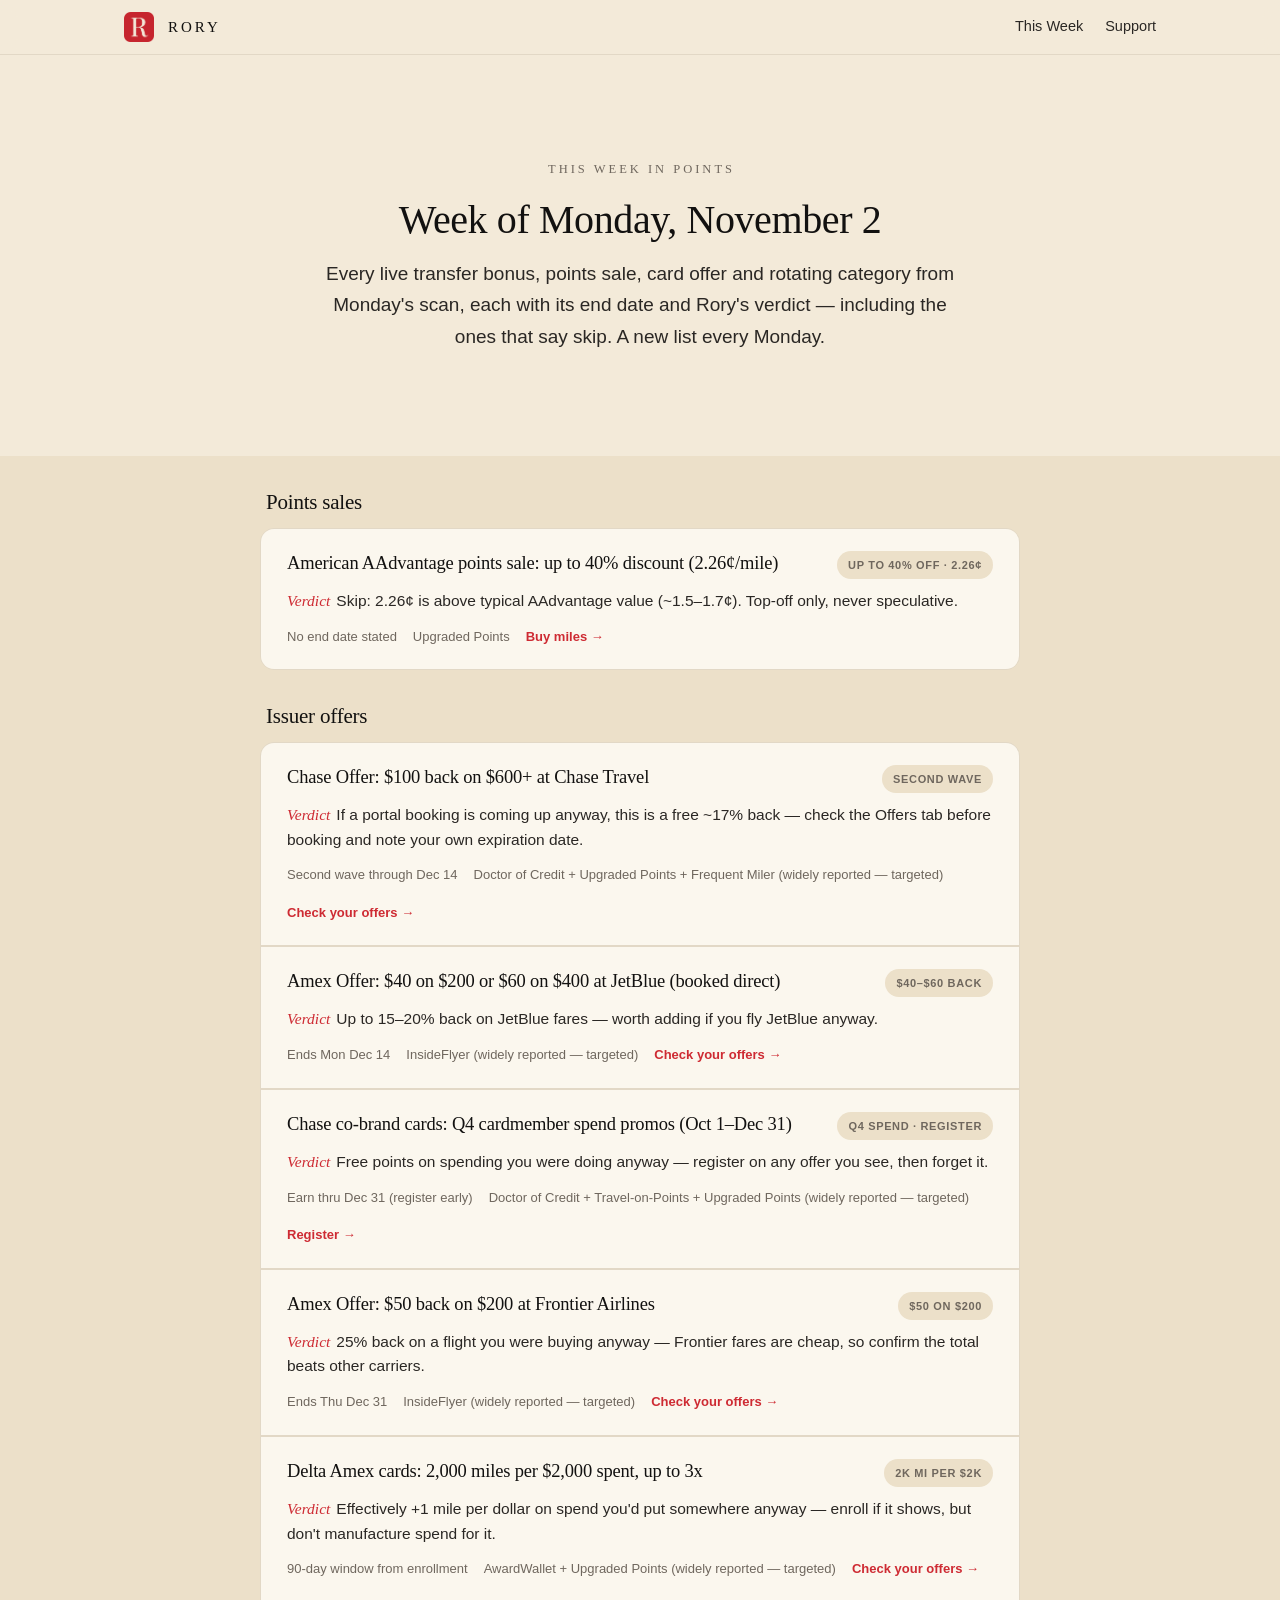
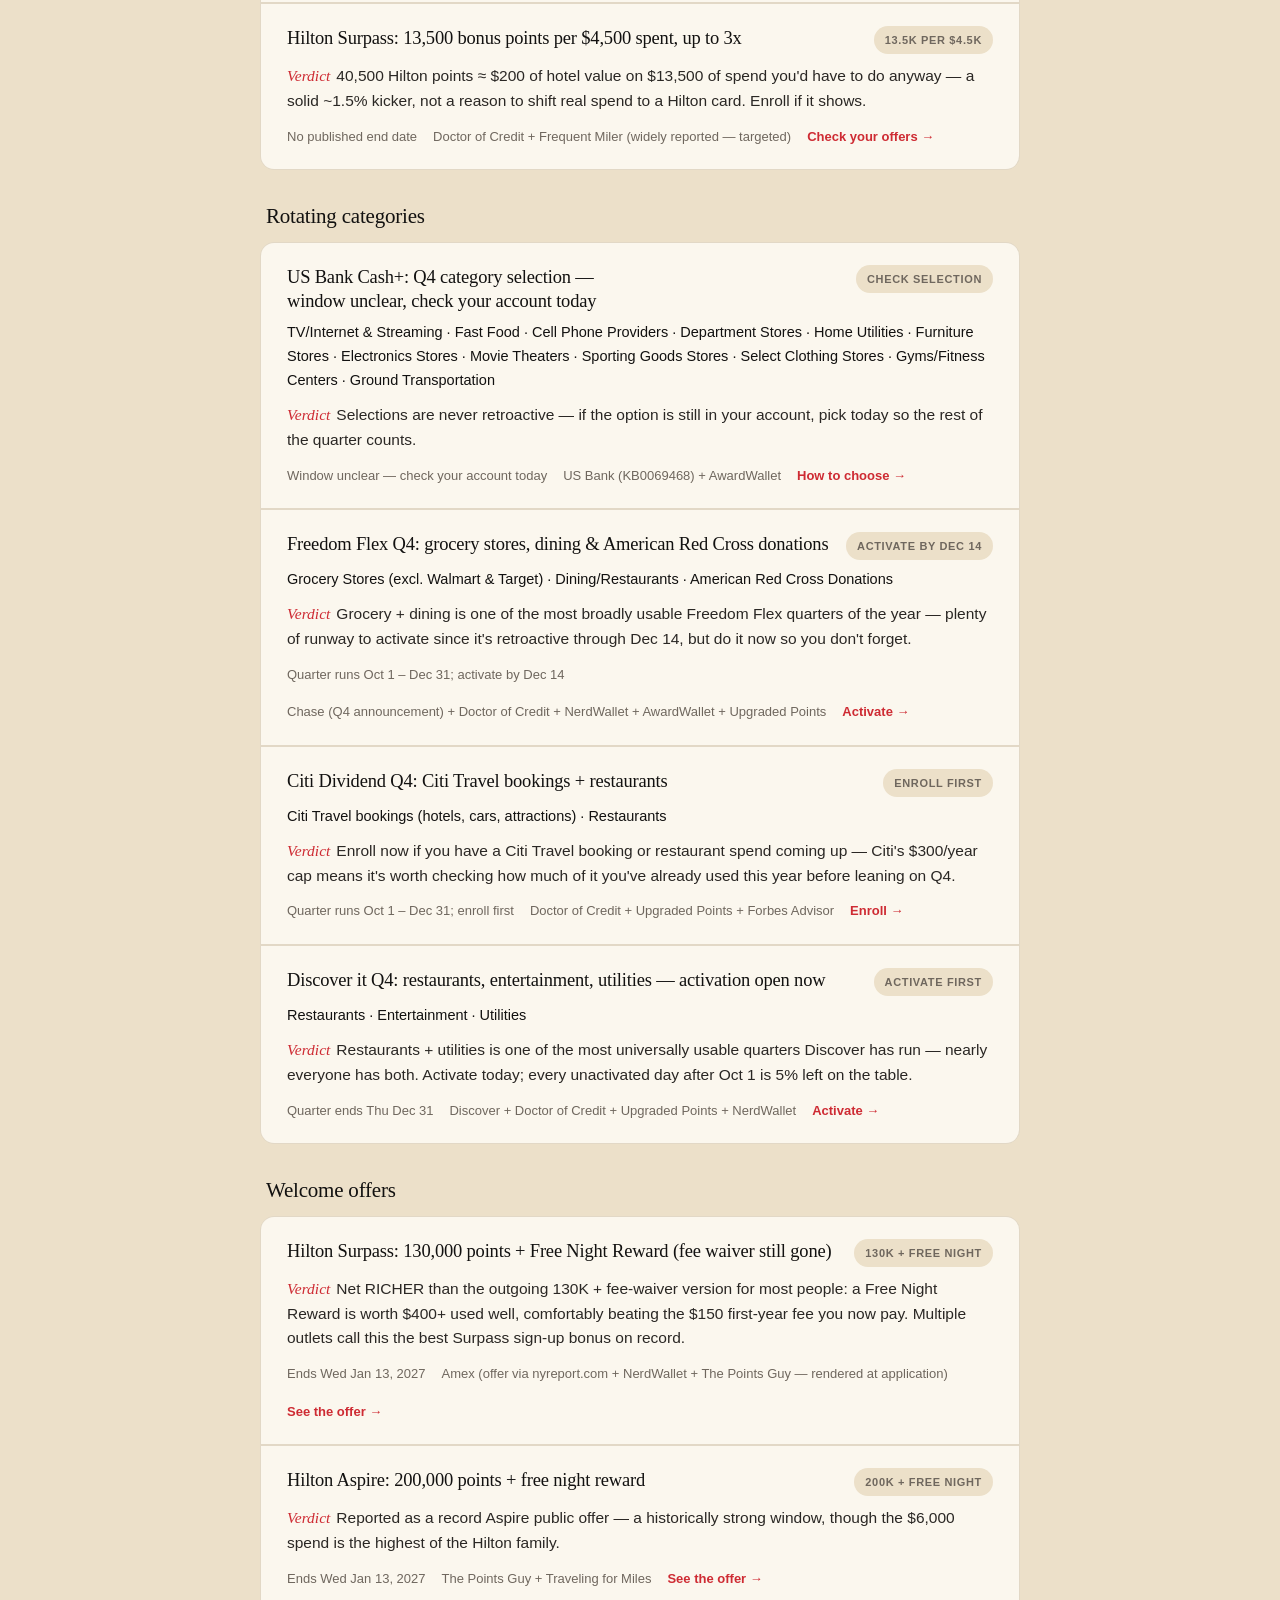
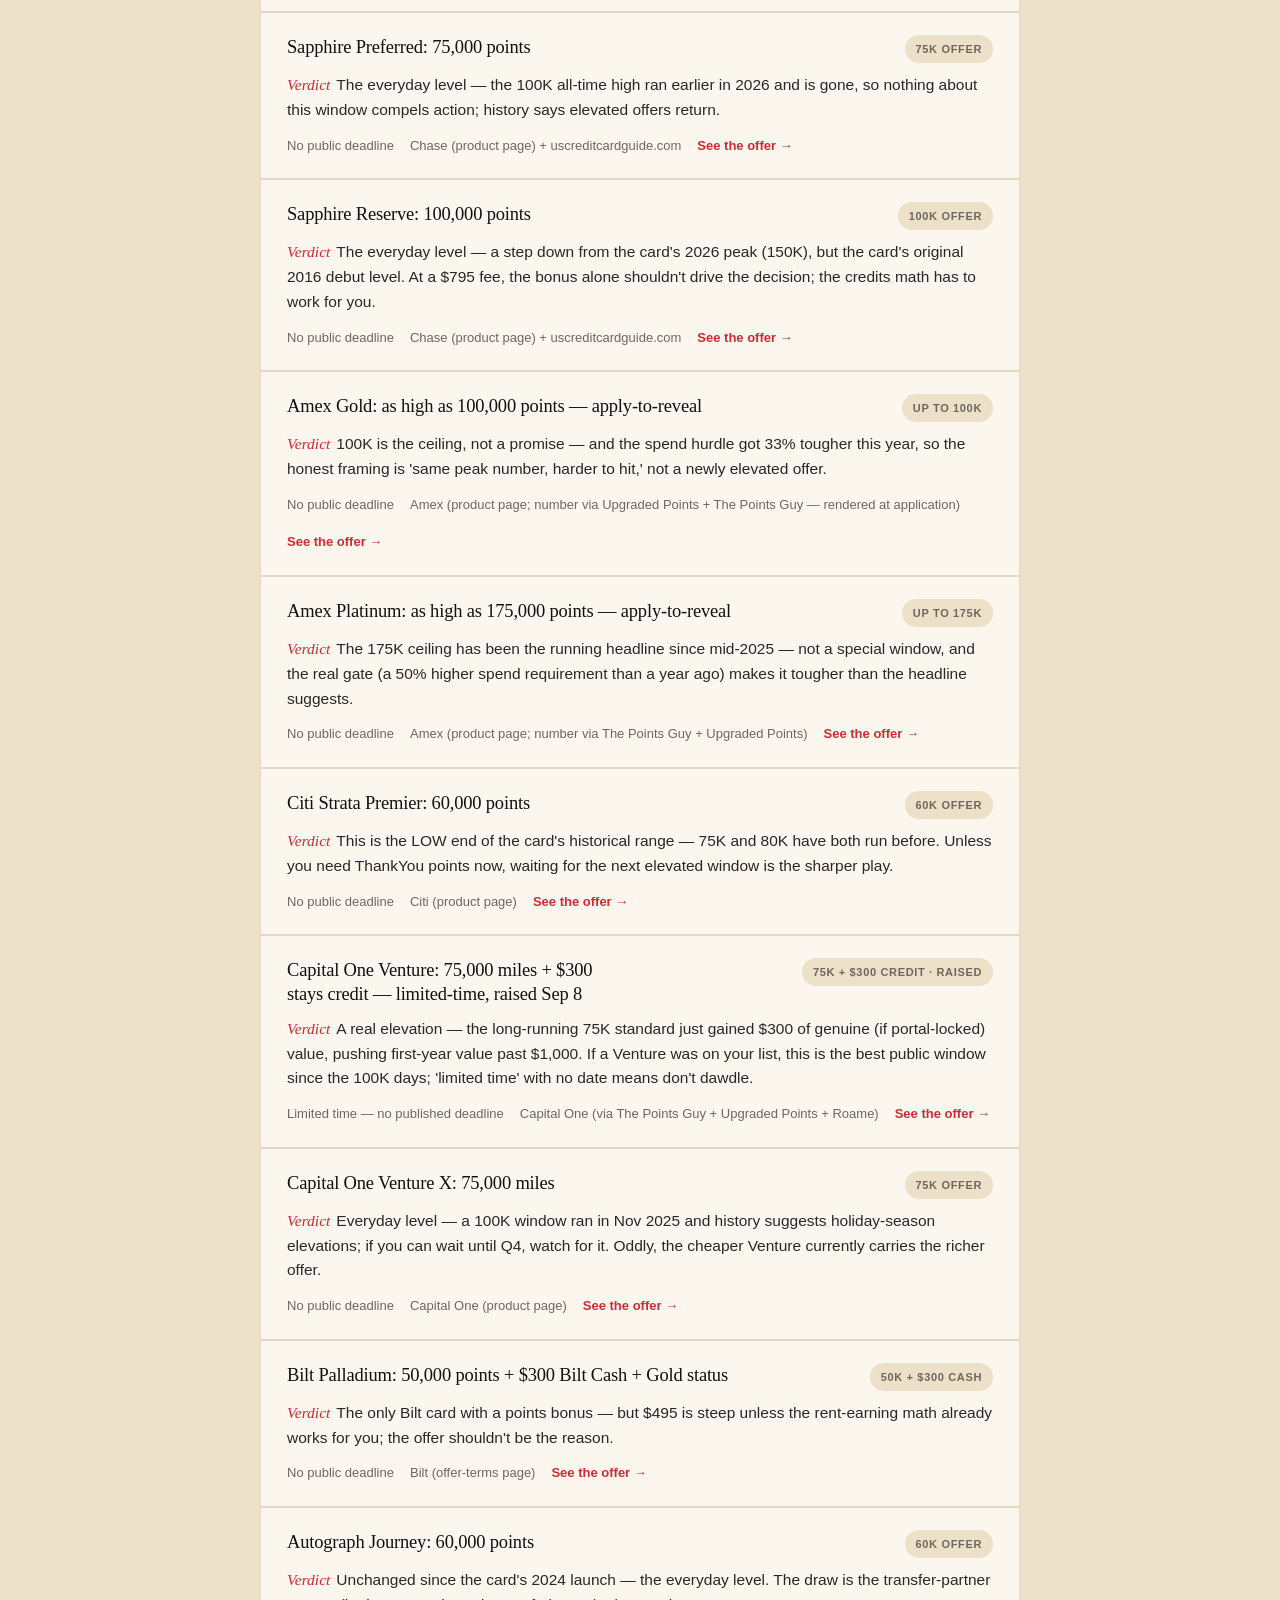
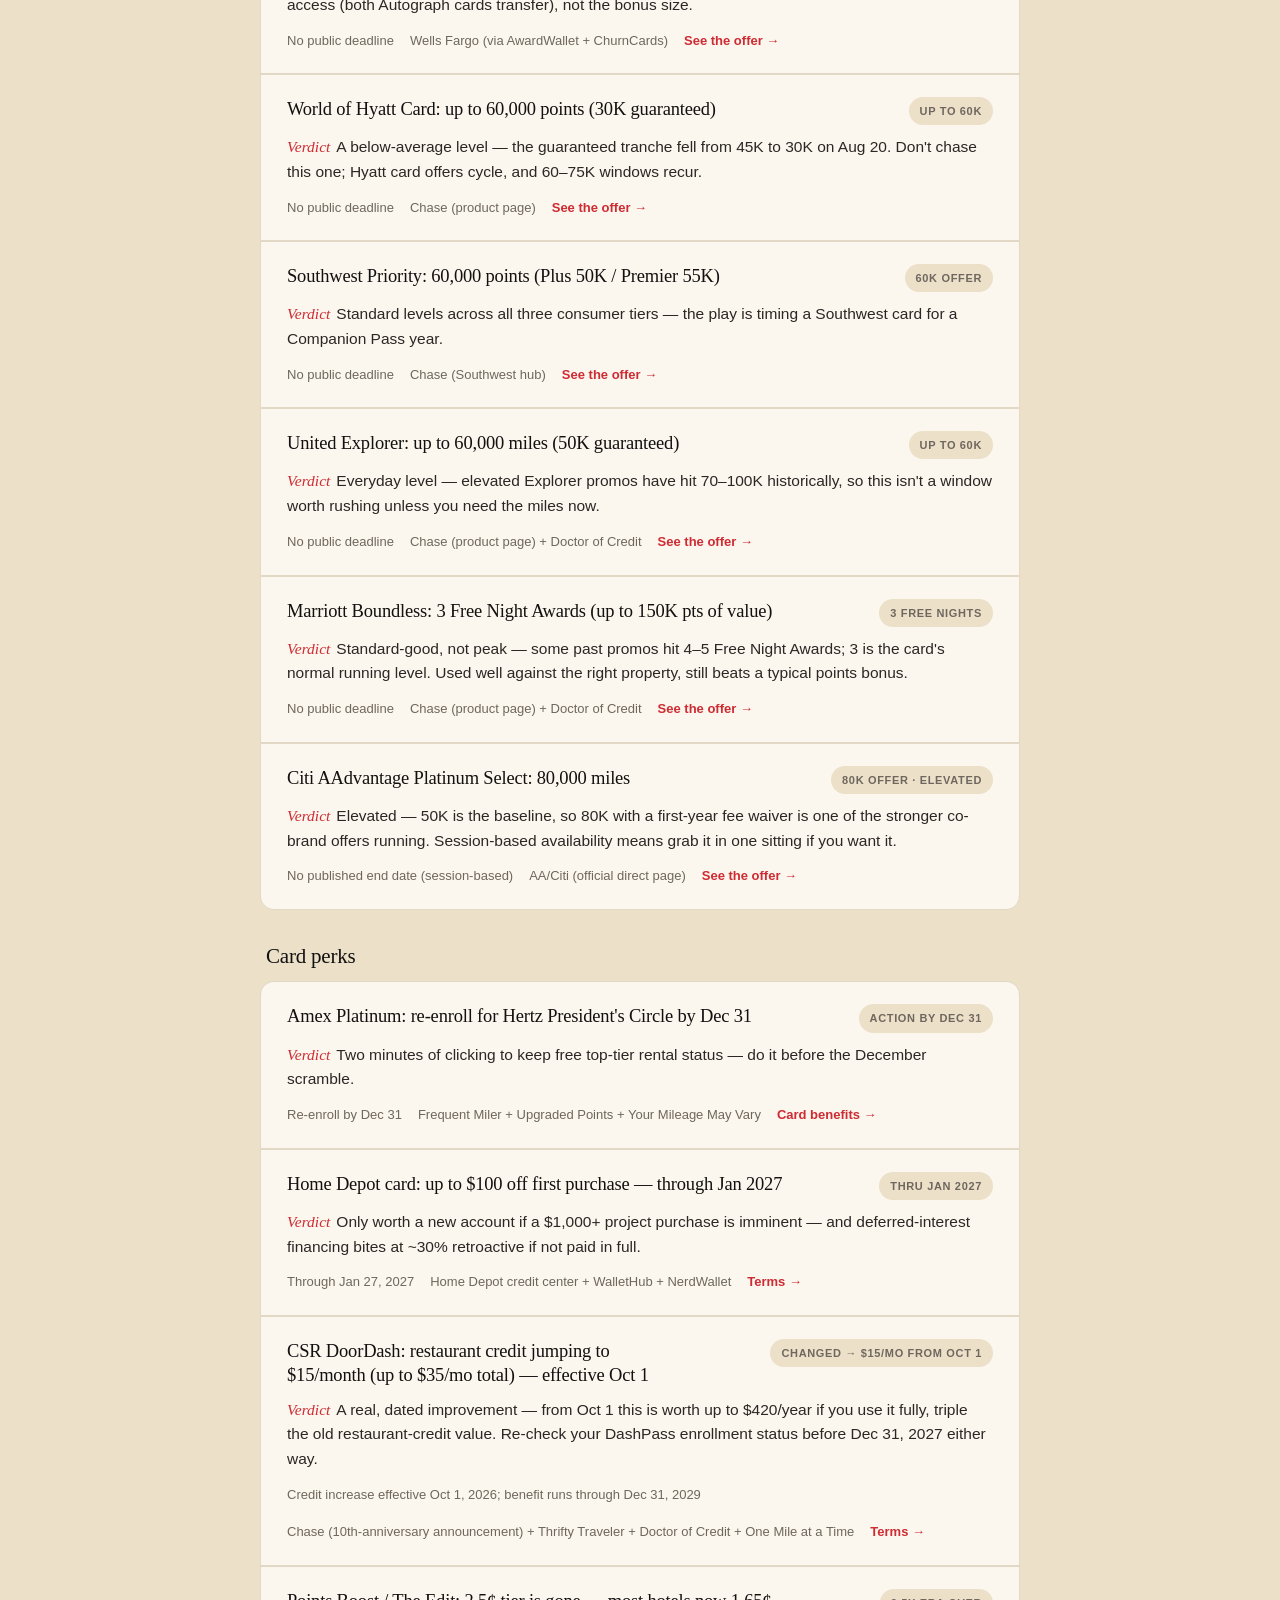
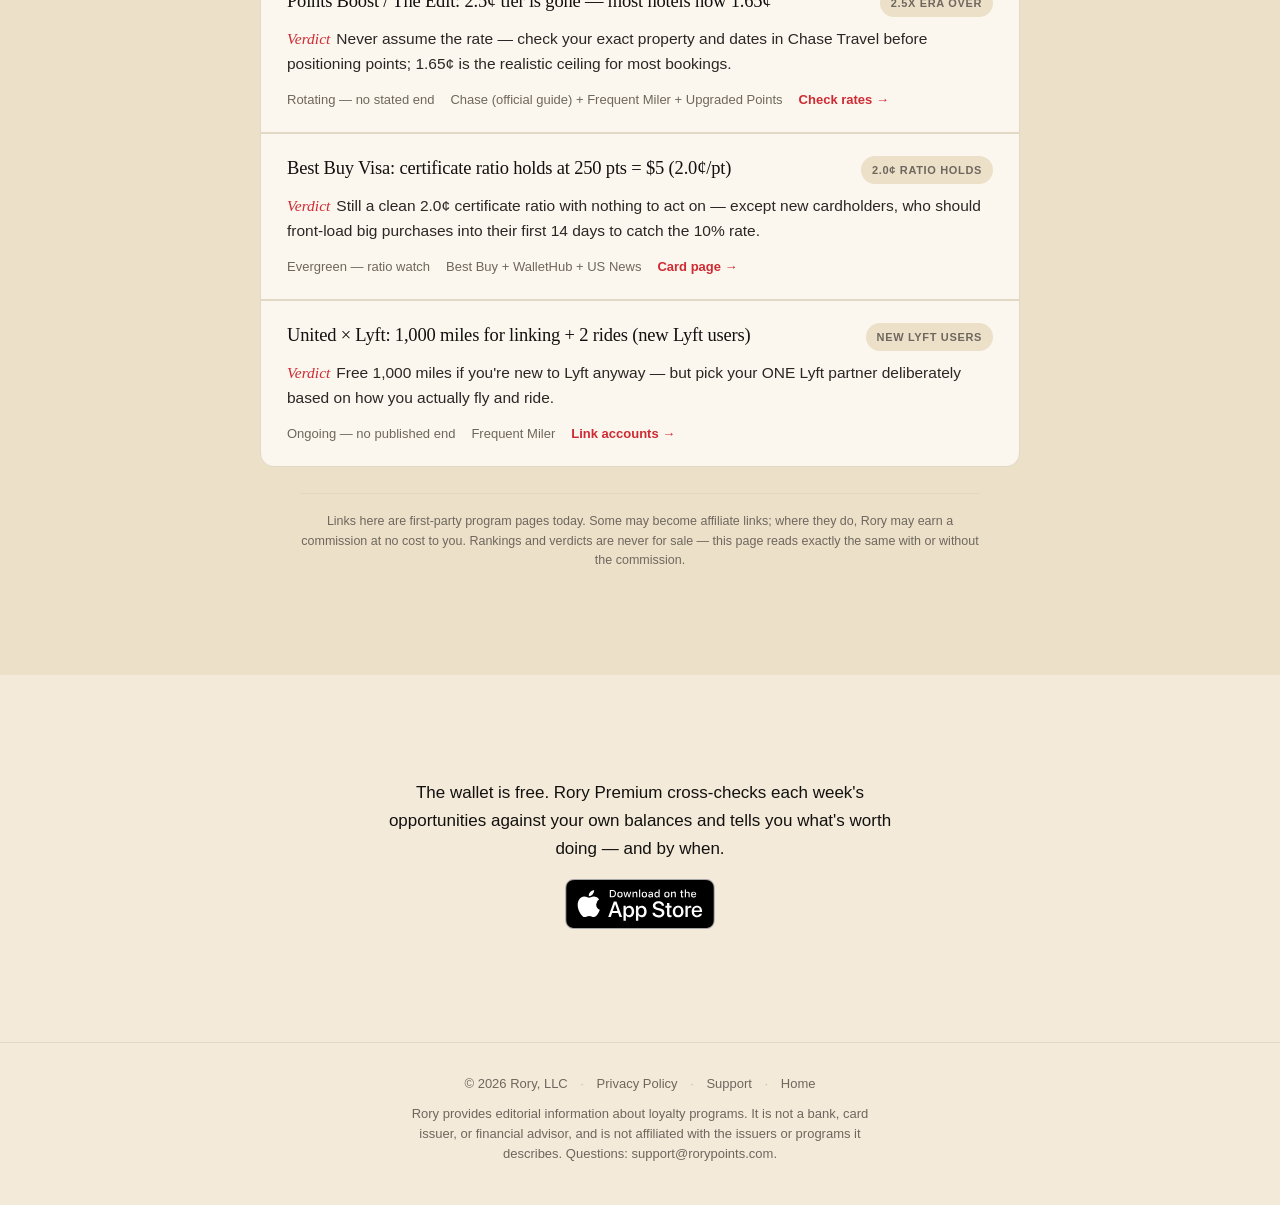
==== commit 1eeb4138: "Brief 36 – Fix 2 — /this-week handoff line, John's wording (11/3): "The wallet is free. Rory Premium" ====
--- a/this-week/index.html
+++ b/this-week/index.html
@@ -480,7 +480,7 @@
 
   <section class="band">
     <div class="handoff">
-      <p>The wallet is free. Rory Premium tells you which of <em>your</em> balances to move.</p>
+      <p>The wallet is free. Rory Premium cross-checks each week's opportunities against your own balances and tells you what's worth doing — and by when.</p>
       <a class="appstore" href="https://apps.apple.com/app/apple-store/id6804279759?pt=129220062&amp;ct=thisweek&amp;mt=8"><img src="/assets/app-store-badge.svg" alt="Download Rory on the App Store" width="150" height="50"></a>
     </div>
   </section>
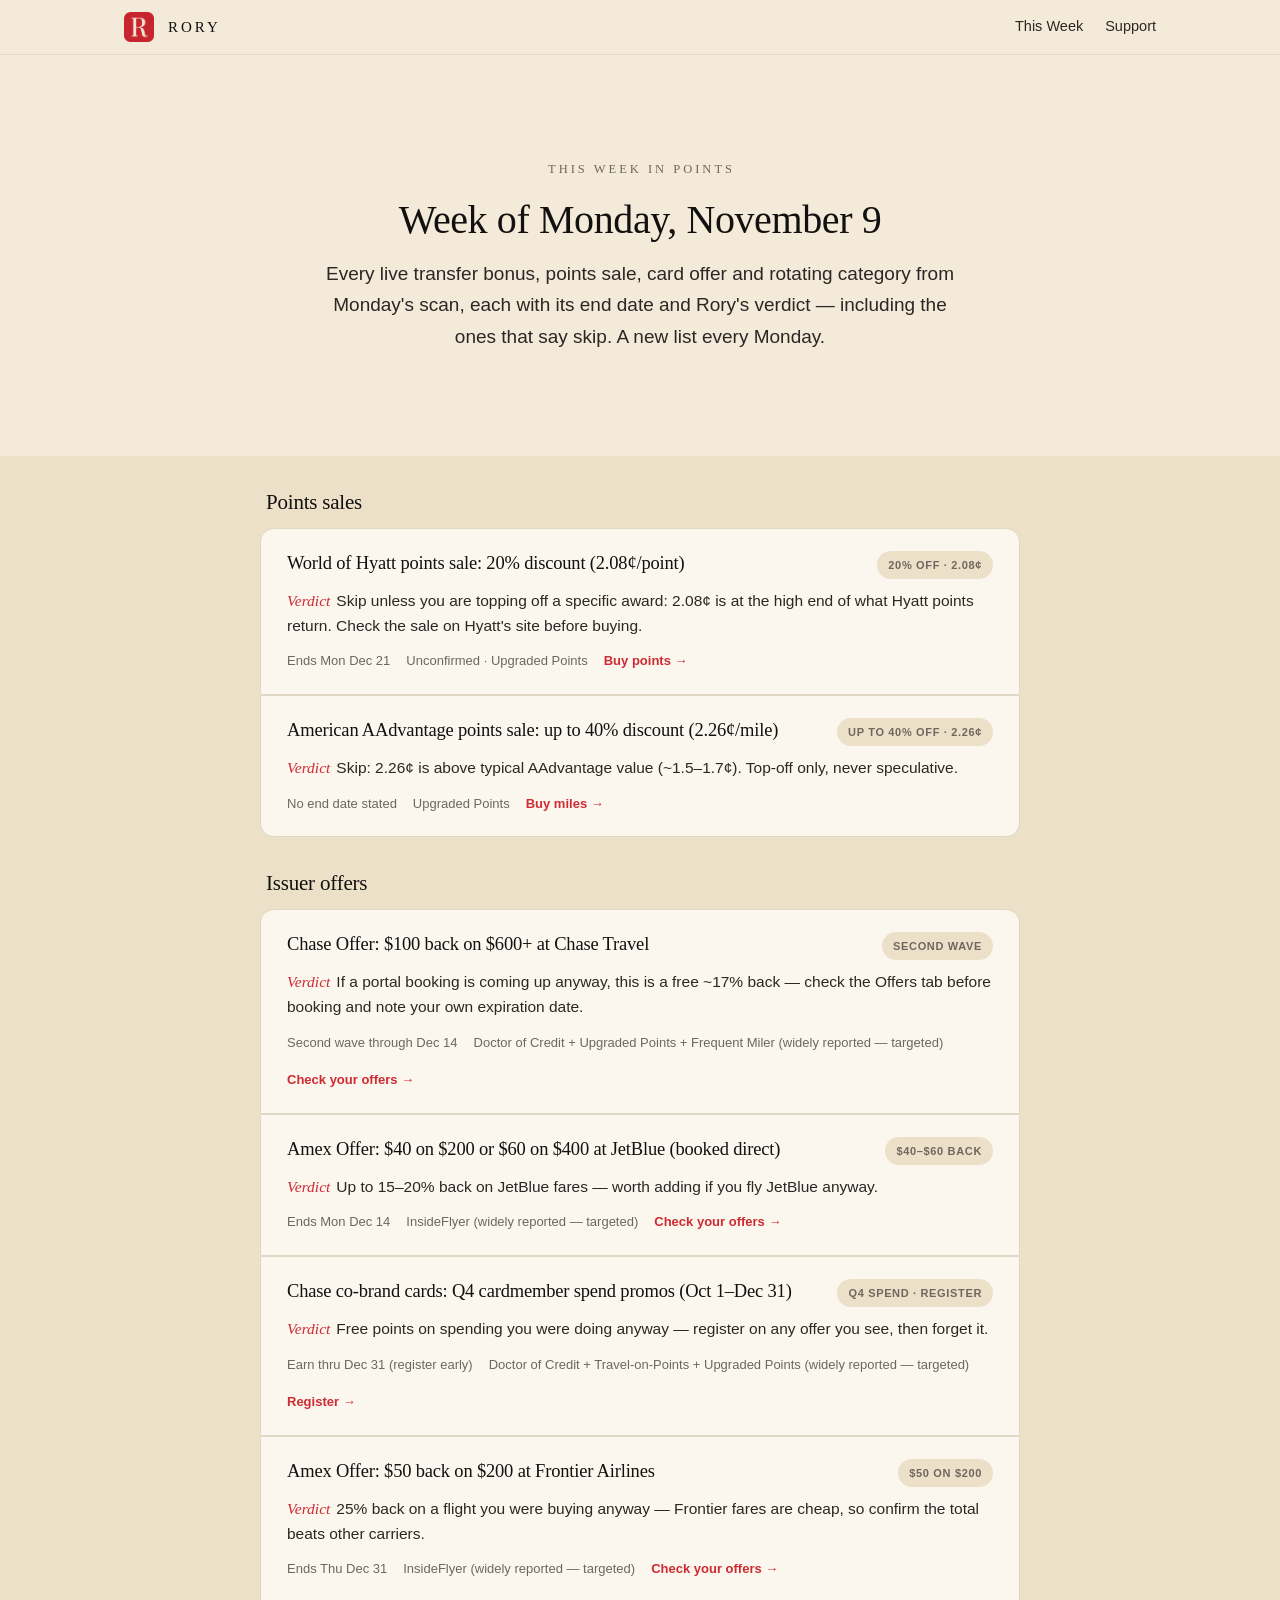
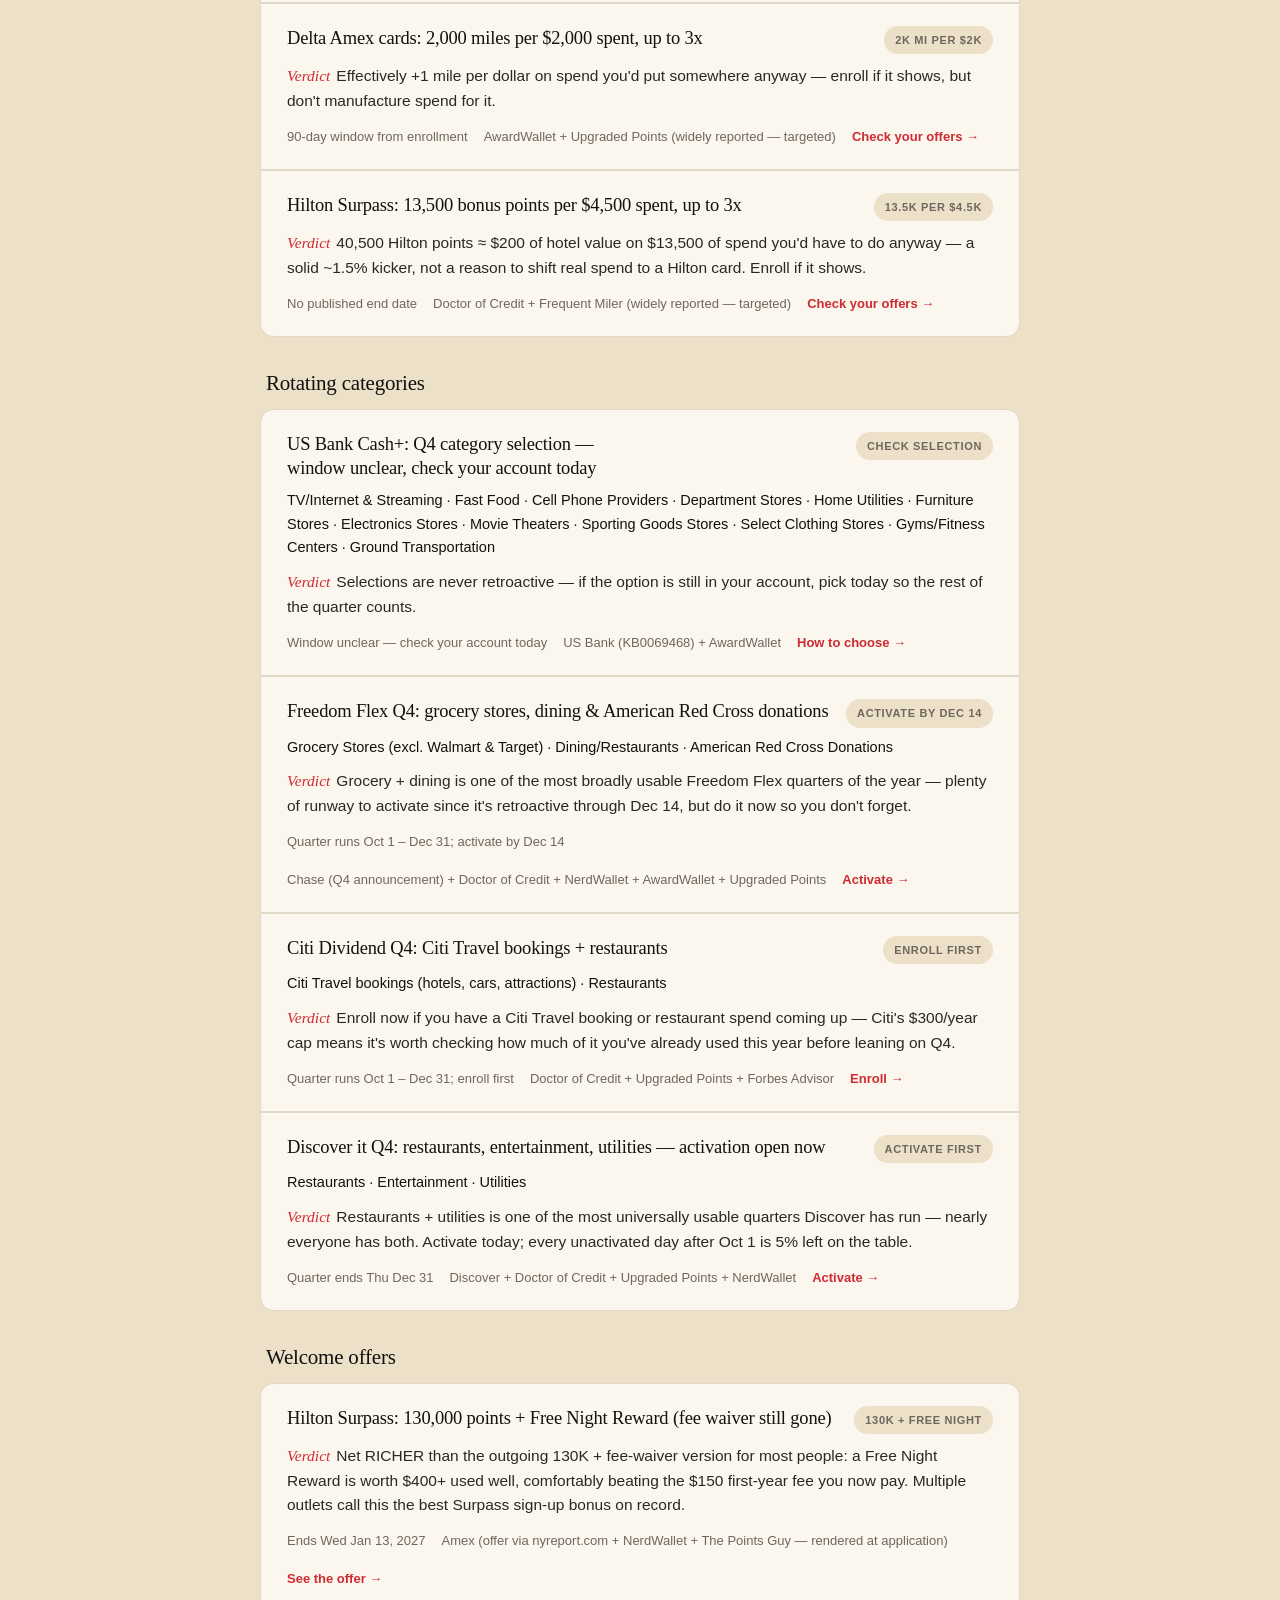
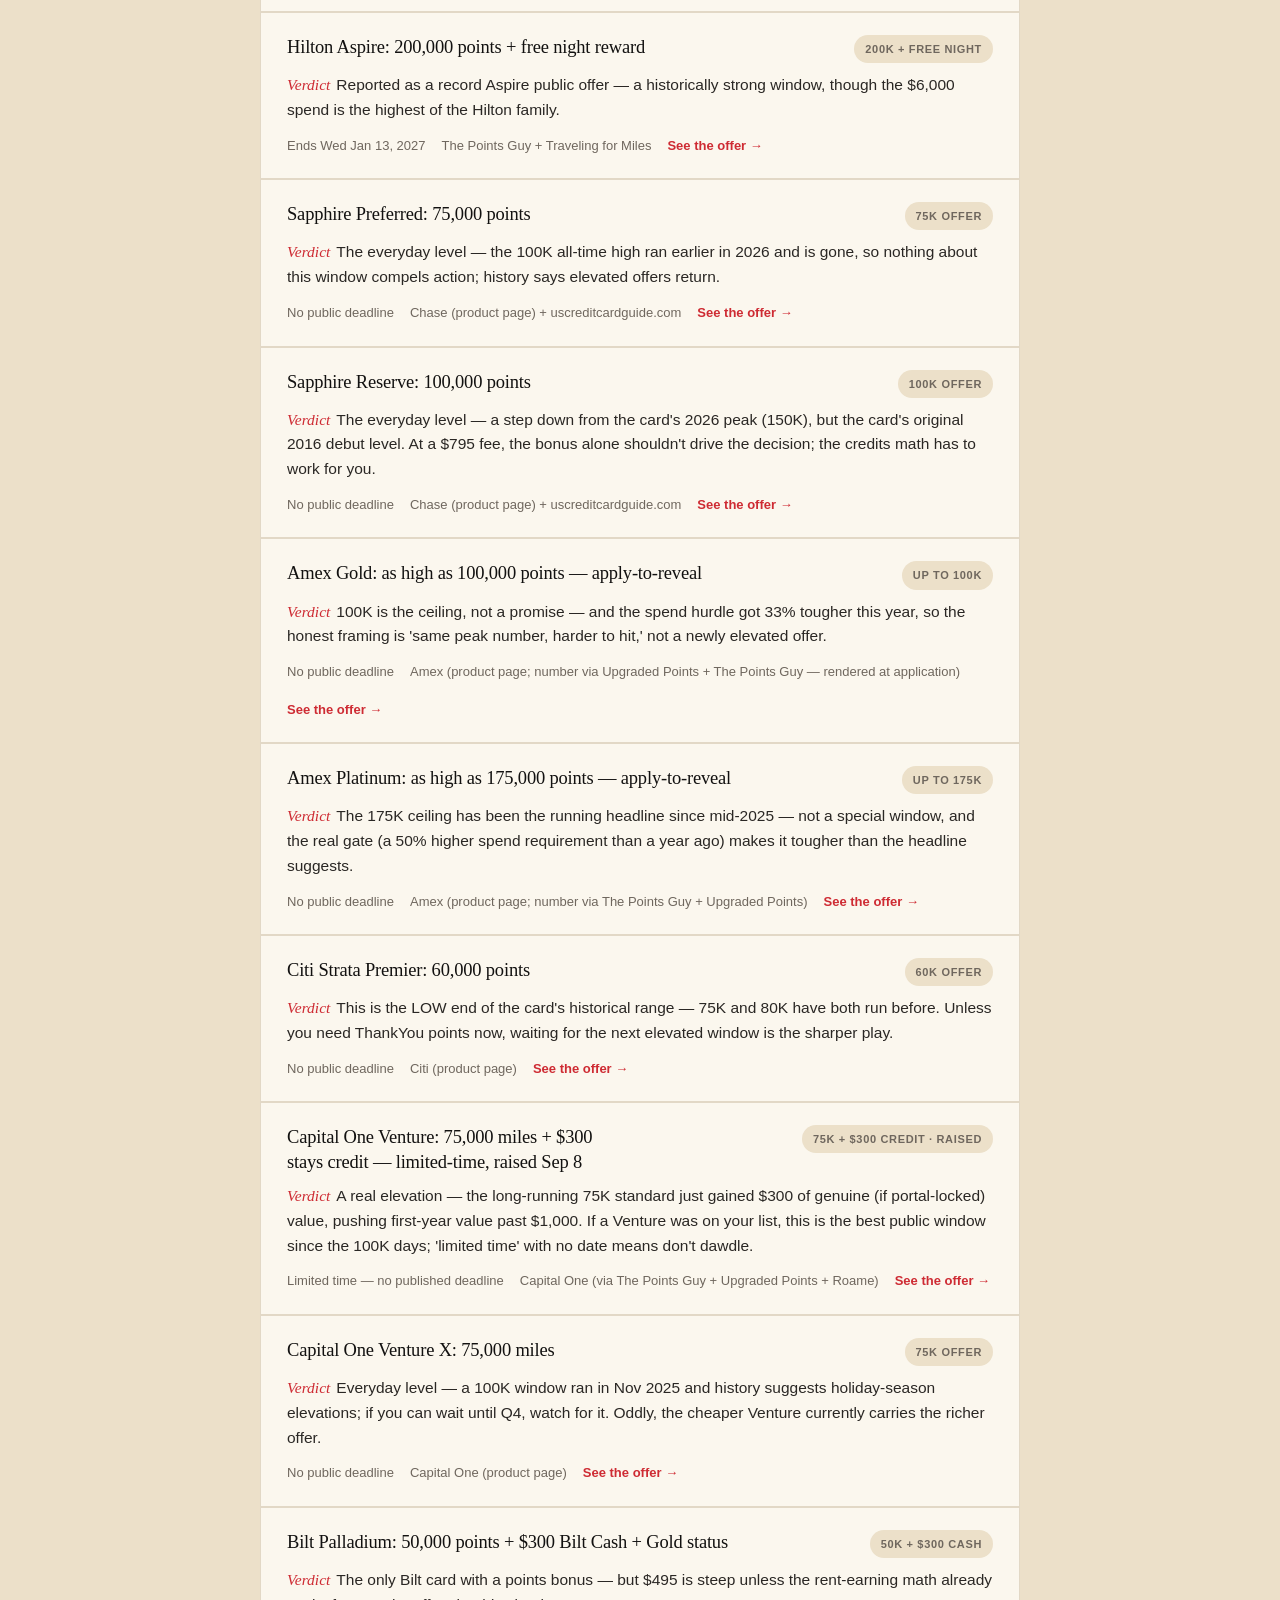
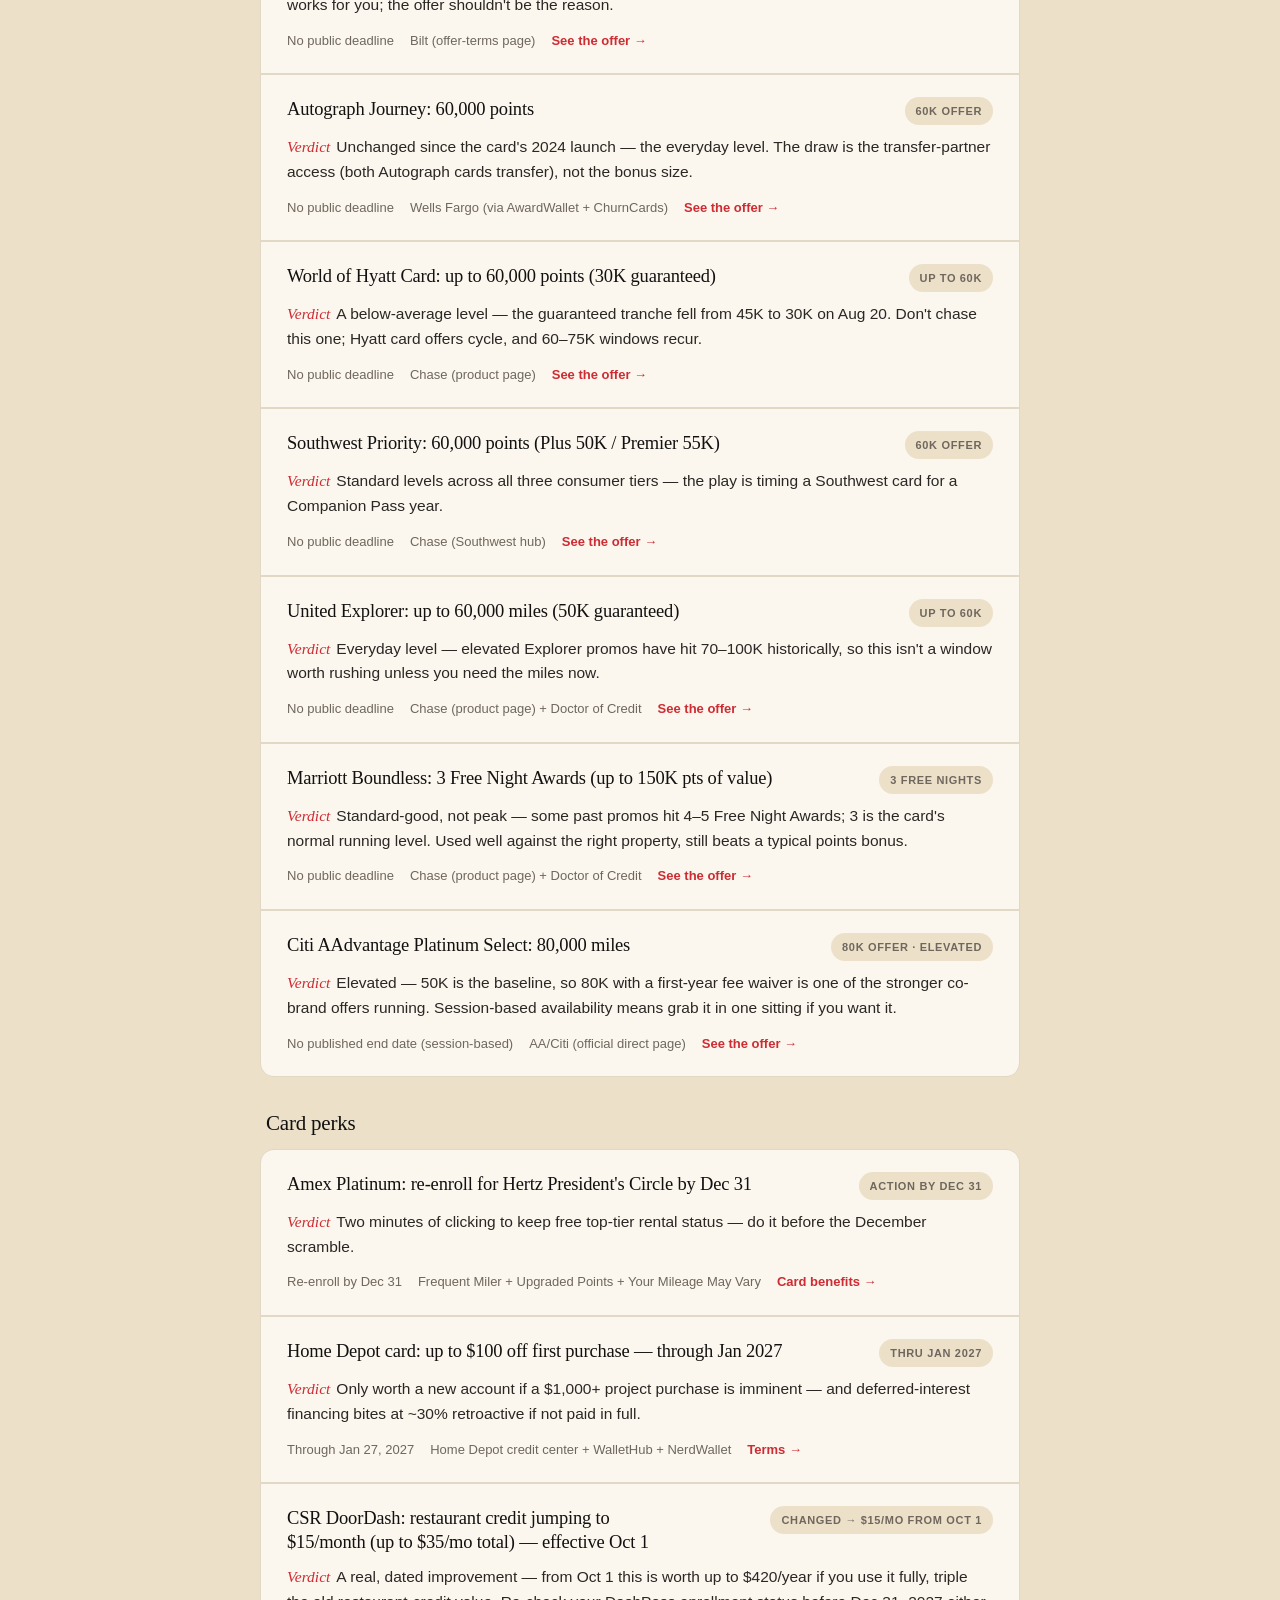
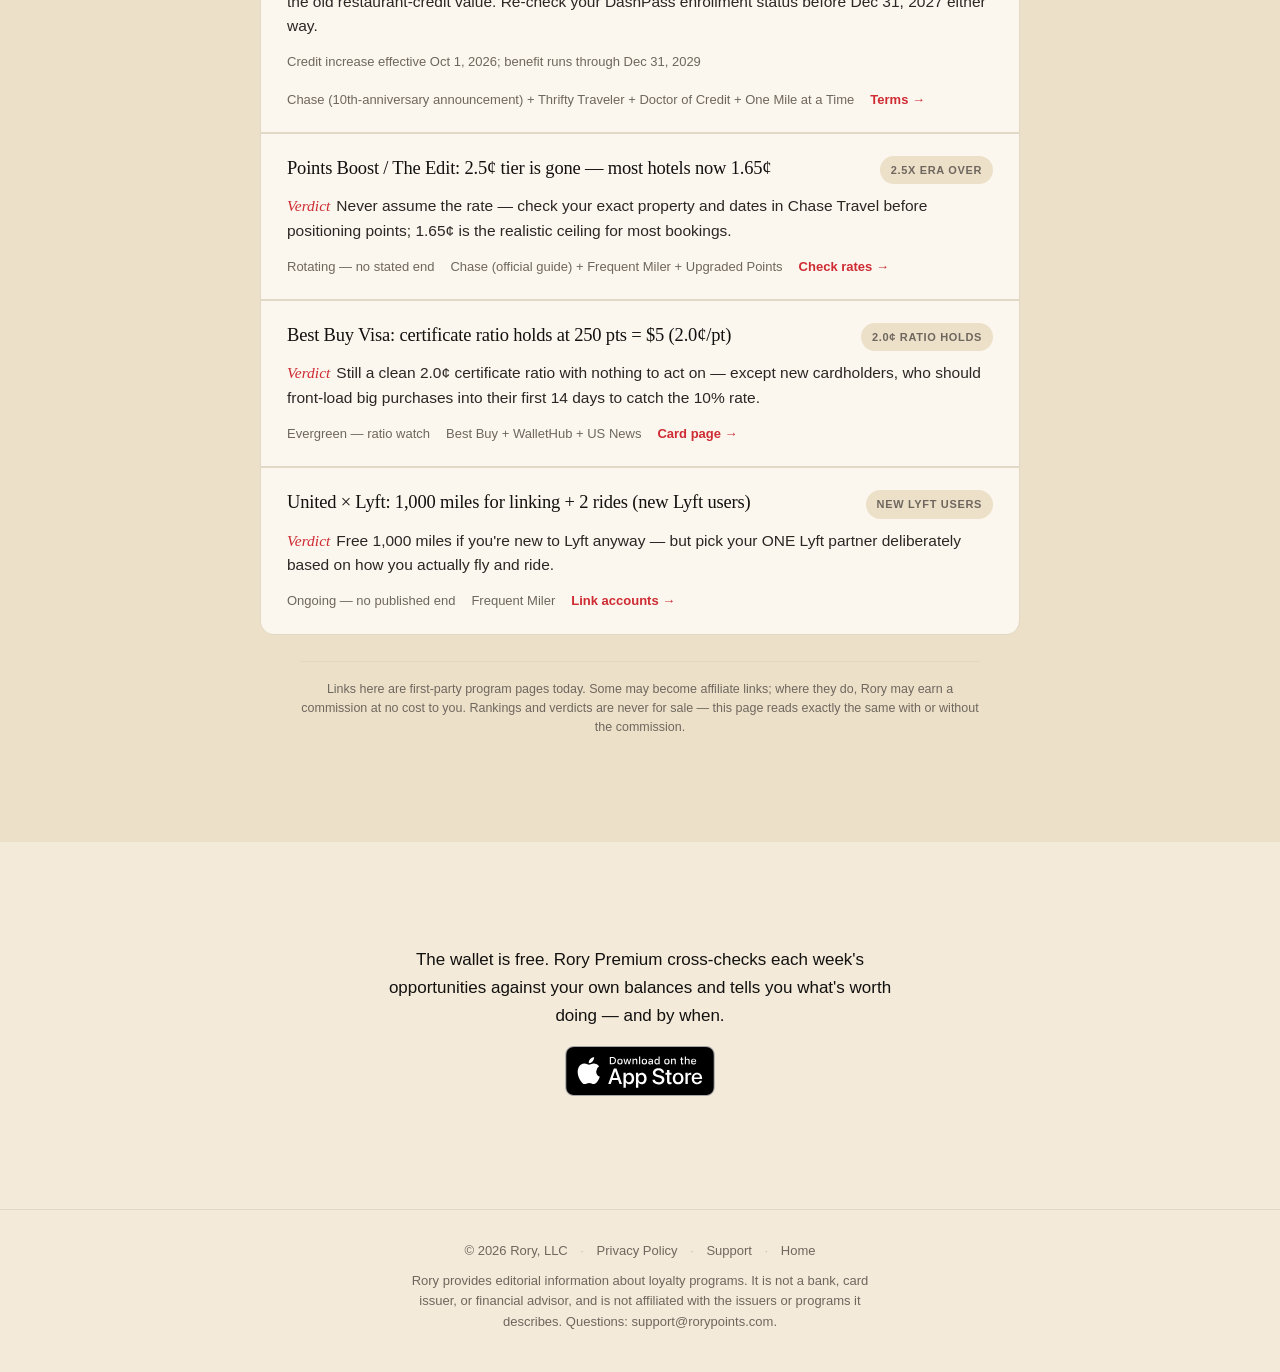
==== commit 69b45e87: "Brief 36 – Fix 4 — /this-week published by hand from the 11/9 sync (app 1d6d4cb): as_of 2026-11-09, " ====
--- a/this-week/index.html
+++ b/this-week/index.html
@@ -3,16 +3,16 @@
 <head>
 <meta charset="utf-8">
 <meta name="viewport" content="width=device-width, initial-scale=1">
-<title>This week in points — November 2, 2026 · Rory</title>
-<meta name="description" content="Every live transfer bonus, points sale, card offer, rotating category and welcome offer from Monday's scan, the week of November 2, 2026, each with its end date and Rory's verdict — including the ones that say skip.">
-<meta name="rory:as-of" content="2026-11-02">
-<meta name="rory:source" content="data/scan-2026-11-02.json@440bfd6">
+<title>This week in points — November 9, 2026 · Rory</title>
+<meta name="description" content="Every live transfer bonus, points sale, card offer, rotating category and welcome offer from Monday's scan, the week of November 9, 2026, each with its end date and Rory's verdict — including the ones that say skip.">
+<meta name="rory:as-of" content="2026-11-09">
+<meta name="rory:source" content="data/scan-2026-11-09.json@8a52abe">
 <link rel="canonical" href="https://rorypoints.com/this-week/">
 <meta property="og:type" content="article">
 <meta property="og:site_name" content="Rory">
 <meta property="og:url" content="https://rorypoints.com/this-week/">
-<meta property="og:title" content="This week in points — November 2, 2026">
-<meta property="og:description" content="Every live transfer bonus, points sale, card offer, rotating category and welcome offer from Monday's scan, the week of November 2, 2026, each with its end date and Rory's verdict — including the ones that say skip.">
+<meta property="og:title" content="This week in points — November 9, 2026">
+<meta property="og:description" content="Every live transfer bonus, points sale, card offer, rotating category and welcome offer from Monday's scan, the week of November 9, 2026, each with its end date and Rory's verdict — including the ones that say skip.">
 <meta property="og:image" content="https://rorypoints.com/assets/crest.png">
 <meta name="twitter:card" content="summary">
 <meta name="theme-color" content="#F3EAD9">
@@ -49,7 +49,7 @@
   <section class="band digest-head">
     <div class="wrap">
       <p class="eyebrow">This week in points</p>
-      <h1>Week of Monday, November 2</h1>
+      <h1>Week of Monday, November 9</h1>
       <p class="lede" style="margin:0 auto">Every live transfer bonus, points sale, card offer and rotating category from Monday's scan, each with its end date and Rory's verdict — including the ones that say skip. A new list every Monday.</p>
     </div>
   </section>
@@ -65,7 +65,7 @@
           <span class="pill">10% · 1:1.1</span>
         </div>
         <p class="verdict"><span class="label">Verdict</span>A small bonus — only worth it if you were already planning an Asia Miles redemption; don't transfer speculatively.</p>
-        <div class="meta"><span>Ends Sat Nov 14</span><span>Frequent Miler + AwardWallet + Your Best Credit Cards</span></div>
+        <div class="meta"><span>Ends Sat Nov 14</span><span>Frequent Miler + AwardWallet + Your Best Credit Cards</span><a href="https://www.thankyou.com/" rel="nofollow noopener" target="_blank">Transfer points →</a></div>
       </article>
       <article class="drow" data-end="2026-11-20">
         <div class="top">
@@ -83,6 +83,22 @@
         <p class="verdict"><span class="label">Verdict</span>A modest bonus; worth using only against a specific Flying Blue award you have priced, since transfers are one-way.</p>
         <div class="meta"><span>Ends Mon Nov 30</span><span>AwardWallet + Frequent Miler + Your Best Credit Cards</span><a href="https://www.capitalone.com/learn-grow/money-management/venture-miles-transfer-partnerships/" rel="nofollow noopener" target="_blank">Transfer miles →</a></div>
       </article>
+      <article class="drow" data-end="2026-11-30">
+        <div class="top">
+          <h3>Amex → Virgin Atlantic Flying Club: 30% bonus (1:1.3)</h3>
+          <span class="pill">30% · 1:1.3</span>
+        </div>
+        <p class="verdict"><span class="label">Verdict</span>Worth acting on only with a specific Virgin Atlantic award in hand (e.g. its partner awards on Delta or ANA) — transfers cannot be reversed, so price the redemption first.</p>
+        <div class="meta"><span>Ends Mon Nov 30</span><span>One Mile at a Time + Your Best Credit Cards + Frequent Miler</span><a href="https://www.americanexpress.com/en-us/benefits/rewards/membership-rewards/" rel="nofollow noopener" target="_blank">Transfer points →</a></div>
+      </article>
+      <article class="drow" data-end="2026-11-30">
+        <div class="top">
+          <h3>Citi → Turkish Miles&amp;Smiles: 40% bonus (1:1.4)</h3>
+          <span class="pill">40% · 1:1.4</span>
+        </div>
+        <p class="verdict"><span class="label">Verdict</span>Strong rate, but only with a specific Turkish-bookable Star Alliance award in hand and no need for the miles before December — transfers cannot be reversed.</p>
+        <div class="meta"><span>Ends Mon Nov 30</span><span>Your Best Credit Cards + One Mile at a Time + The Points Party</span><a href="https://www.thankyou.com/" rel="nofollow noopener" target="_blank">Transfer points →</a></div>
+      </article>
       <article class="drow" data-end="2026-12-01">
         <div class="top">
           <h3>Chase → British Airways Avios: 30% bonus (1:1.3)</h3>
@@ -106,6 +122,14 @@
         </div>
         <p class="verdict"><span class="label">Verdict</span>Avios work best on short, distance-priced flights; a 30% bonus helps only against a specific route you have priced, since transfers cannot be reversed.</p>
         <div class="meta"><span>Ends Tue Dec 1</span><span>AwardWallet + Frequent Miler + Your Best Credit Cards</span><a href="https://www.chase.com/personal/credit-cards/ultimate-rewards" rel="nofollow noopener" target="_blank">Transfer points →</a></div>
+      </article>
+      <article class="drow" data-end="2026-12-01">
+        <div class="top">
+          <h3>Capital One → Copa Airlines ConnectMiles: 30% launch bonus</h3>
+          <span class="pill">30% · LAUNCH BONUS</span>
+        </div>
+        <p class="verdict"><span class="label">Verdict</span>The bonus only brings the ratio close to 1:1, so it is not a bargain by itself — use it only for a specific Copa or Star Alliance award you have already priced; transfers cannot be reversed.</p>
+        <div class="meta"><span>Ends Tue Dec 1</span><span>Doctor of Credit + AwardWallet + Your Best Credit Cards</span><a href="https://www.capitalone.com/learn-grow/money-management/venture-miles-transfer-partnerships/" rel="nofollow noopener" target="_blank">Transfer points →</a></div>
       </article>
       <article class="drow" data-end="2026-12-03">
         <div class="top">
@@ -128,6 +152,14 @@
     <section class="group">
       <h2 class="ghead">Points sales</h2>
       <div class="rows">
+      <article class="drow" data-end="2026-11-18">
+        <div class="top">
+          <h3>Air Canada Aeroplan points sale: 30% discount (1.90¢/point)</h3>
+          <span class="pill">30% OFF · 1.90¢</span>
+        </div>
+        <p class="verdict"><span class="label">Verdict</span>Skip unless you are topping off a specific award: 1.90¢ is above typical Aeroplan value. Check the sale on Air Canada's site before buying.</p>
+        <div class="meta"><span>Ends Wed Nov 18</span><span>Unconfirmed · Upgraded Points</span><a href="https://www.aircanada.com/aeroplan/member/buy-points" rel="nofollow noopener" target="_blank">Buy points →</a></div>
+      </article>
       <article class="drow" data-end="2026-11-21">
         <div class="top">
           <h3>Hilton Honors points sale: 120% bonus (0.45¢/pt)</h3>
@@ -143,6 +175,14 @@
         </div>
         <p class="verdict"><span class="label">Verdict</span>Skeptical: Bonvoy points are worth roughly 0.7–0.9¢, so 0.81¢ is break-even. Top-off only; if you hold Ultimate Rewards, Chase's 70% Marriott transfer bonus (through Oct 15) is cheaper.</p>
         <div class="meta"><span>Ends Mon Nov 23</span><span>Upgraded Points</span><a href="https://www.marriott.com/loyalty/redeem/buyPoints1.mi" rel="nofollow noopener" target="_blank">Buy points →</a></div>
+      </article>
+      <article class="drow" data-end="2026-12-21">
+        <div class="top">
+          <h3>World of Hyatt points sale: 20% discount (2.08¢/point)</h3>
+          <span class="pill">20% OFF · 2.08¢</span>
+        </div>
+        <p class="verdict"><span class="label">Verdict</span>Skip unless you are topping off a specific award: 2.08¢ is at the high end of what Hyatt points return. Check the sale on Hyatt's site before buying.</p>
+        <div class="meta"><span>Ends Mon Dec 21</span><span>Unconfirmed · Upgraded Points</span><a href="https://world.hyatt.com/content/gp/en/buy-points.html" rel="nofollow noopener" target="_blank">Buy points →</a></div>
       </article>
       <article class="drow">
         <div class="top">
@@ -275,14 +315,6 @@
     <section class="group">
       <h2 class="ghead">Welcome offers</h2>
       <div class="rows">
-      <article class="drow" data-end="2026-11-04">
-        <div class="top">
-          <h3>Delta SkyMiles Gold: as high as 80,000 miles + $250 credit — ends Nov 4</h3>
-          <span class="pill">UP TO 80K + $250</span>
-        </div>
-        <p class="verdict"><span class="label">Verdict</span>Historically strong window — the $250 credit on top of the 80K ceiling is new, and the $0 first-year fee makes peeking at your real number cheap. If a Delta card was on your list, the Nov 4 deadline is a legitimate forcing function.</p>
-        <div class="meta"><span>Ends Wed Nov 4</span><span>Amex (product page; structure via uscreditcardguide.com + The Points Guy — rendered at application)</span><a href="https://www.americanexpress.com/us/credit-cards/card/delta-skymiles-gold-american-express-card/" rel="nofollow noopener" target="_blank">See the offer →</a></div>
-      </article>
       <article class="drow" data-end="2026-11-18">
         <div class="top">
           <h3>IHG One Rewards Premier: 180,000 points</h3>
